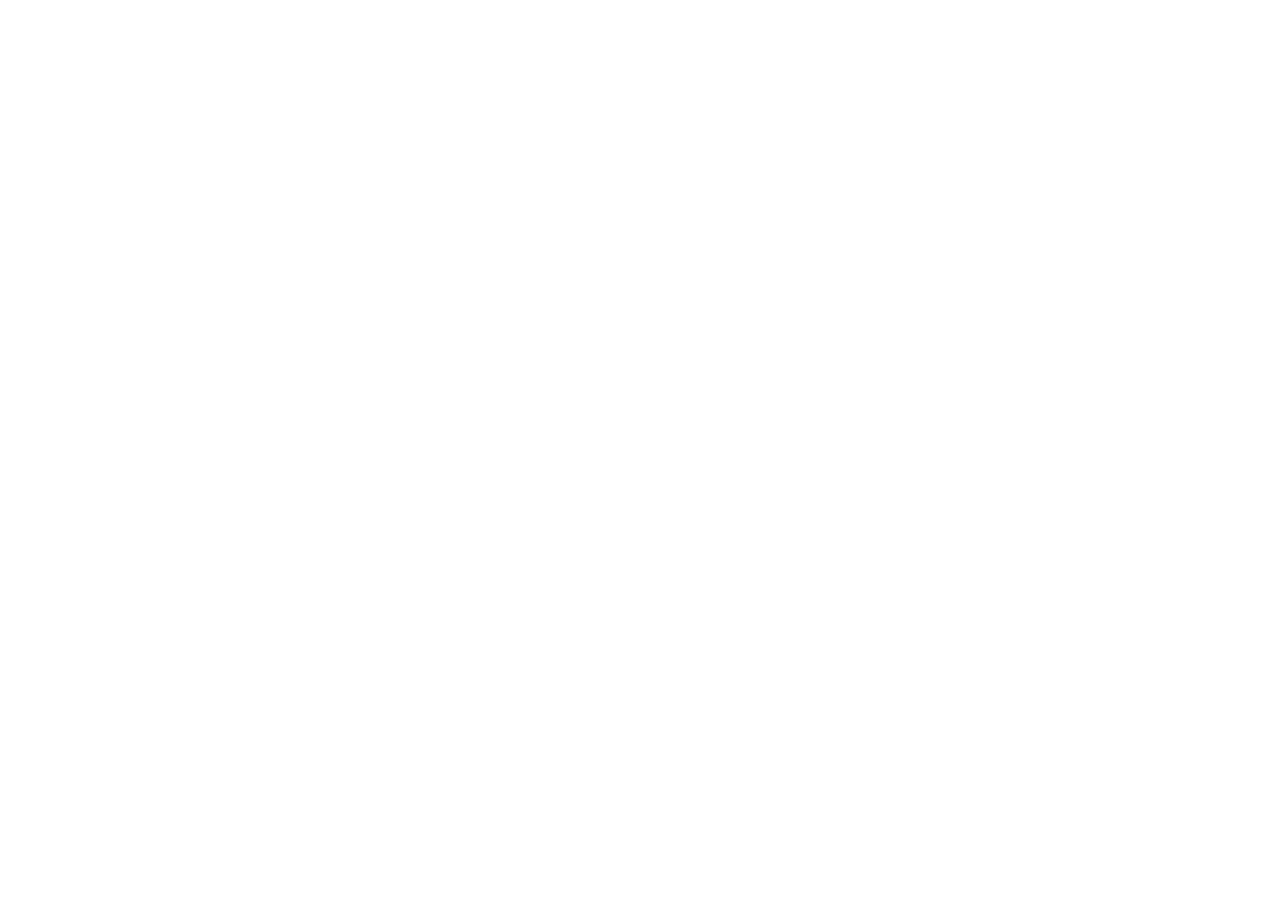
==== index.html @ 3a91b938 "Configuración de microdatos" ====
<!DOCTYPE html>
<html>
    <head>
        <meta charset="UTF-8" />
        <title>Bienvenidx a mi web</title>
        <link rel="icon" href="" /> <!--falta-->
        <link rel="stylesheet" href="estilos.css" />

        <meta name="viewport" content="width=device-width, initial-scale=1.0" />
        <meta name="description" content="Soy persona, estudiante, autodidacta y curiosa, pero por sobretodo, soñadora. | Te invito a que me conozcas un poquito mejor." />
        <meta name="keywords" content="perfil, cv, amira garcia" />
        <meta name="author" content="Ami García" />
        <meta name="copyright" content="Amira_García_2022" />
        <meta name="robots" content="index follow" />

        <meta property="og:title" content="¡Bienvenidx a mi web!" />
        <meta property="og:description" content="Soy persona, estudiante, autodidacta y curiosa, pero por sobretodo, soñadora." />
        <meta property="og:type" content="website" />
        <meta property="og:image" content="" /> <!--falta-->
        <meta property="og:url" content="" /> <!--falta-->

        <meta property="twitter:title" content="¡Bienvenidx a mi web!" />
        <meta property="twitter:description" content="Te invito a que me conozcas un poquito mejor." />
        <meta property="twitter:type" content="website" />
        <meta property="twitter:image" content="" /> <!--falta-->
        <meta property="twitter:url" content="" /> <!--falta-->
    </head>

    <body>


    </body>
</html>
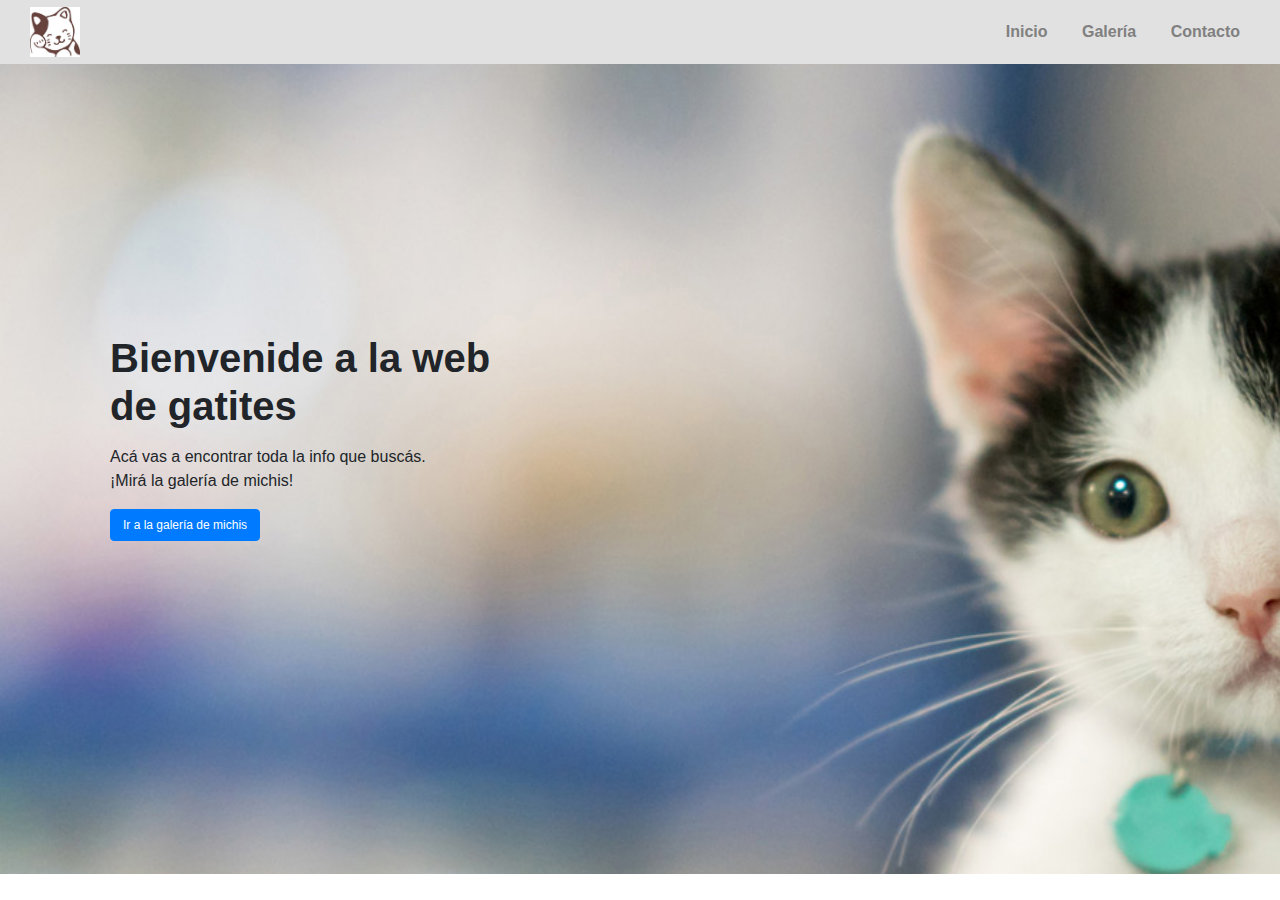
==== commit 176fdb09: "estilos del header y la portada" ====
--- a/index.html
+++ b/index.html
@@ -3,7 +3,8 @@
     <head>
         <meta charset="UTF-8" />
         <title>Bienvenidx a mi web</title>
-        <link rel="icon" href="" /> <!--falta-->
+        <link rel="icon" href="img/logo.jpg" /> <!--falta-->
+        <link rel="stylesheet" href="https://stackpath.bootstrapcdn.com/bootstrap/4.3.1/css/bootstrap.min.css" integrity="sha384-ggOyR0iXCbMQv3Xipma34MD+dH/1fQ784/j6cY/iJTQUOhcWr7x9JvoRxT2MZw1T" crossorigin="anonymous">
         <link rel="stylesheet" href="estilos.css" />
 
         <meta name="viewport" content="width=device-width, initial-scale=1.0" />
@@ -27,7 +28,29 @@
     </head>
 
     <body>
+        <header>
+            <nav>
+                <a href="#"><img src="img/logo.jpg" alt="logo gatito" /></a>
+                <ul>
+                    <li><a href="#">Inicio</a></li>
+                    <li><a href="#">Galería</a></li>
+                    <li><a href="#">Contacto</a></li>
+                </ul>
+            </nav>  
+        </header>
 
+        <section class="portada">
+            <div class="container-fluid">
+                <div class="row">
+                    <div class="col-md-8">
+                        <h1>Bienvenide a la web<br>de gatites</h1>
+                        <p>Acá vas a encontrar toda la info que buscás.<br>¡Mirá la galería de michis!</p>
+                        <button type="button" class="btn btn-primary">Ir a la galería de michis</button>
+                    </div>
+                </div>
+            </div>
+
+        </section>
 
     </body>
 </html>--- a/estilos.css
+++ b/estilos.css
@@ -0,0 +1,50 @@
+header{
+    height: 64px;
+    padding: 5px;
+    background-color: #e1e1e1;
+}
+
+header ul li a{
+    text-decoration: none;
+    color: grey;
+}
+
+header ul li{
+    display: inline-block;
+    padding: 15px;
+    font-weight: bold;
+}
+
+header ul{
+    float: right;
+    margin-right: 20px;
+}
+
+nav img{
+    width: 50px;
+    margin: 2px;
+    margin-left: 25px;
+}
+
+.portada{
+    width: 100%;
+    height: 90vh;
+    background: url(img/portada.jpg) fixed;
+    background-size: cover;
+}
+
+.col-md-8 h1{
+    margin-left: 80px;
+    margin-top: 30vh;
+    font-weight: bold;
+}
+
+.col-md-8 p{
+    margin-left: 80px;
+    margin-top: 15px;
+}
+
+.col-md-8 button{
+    margin-left: 80px;
+    font-size: 12px;
+}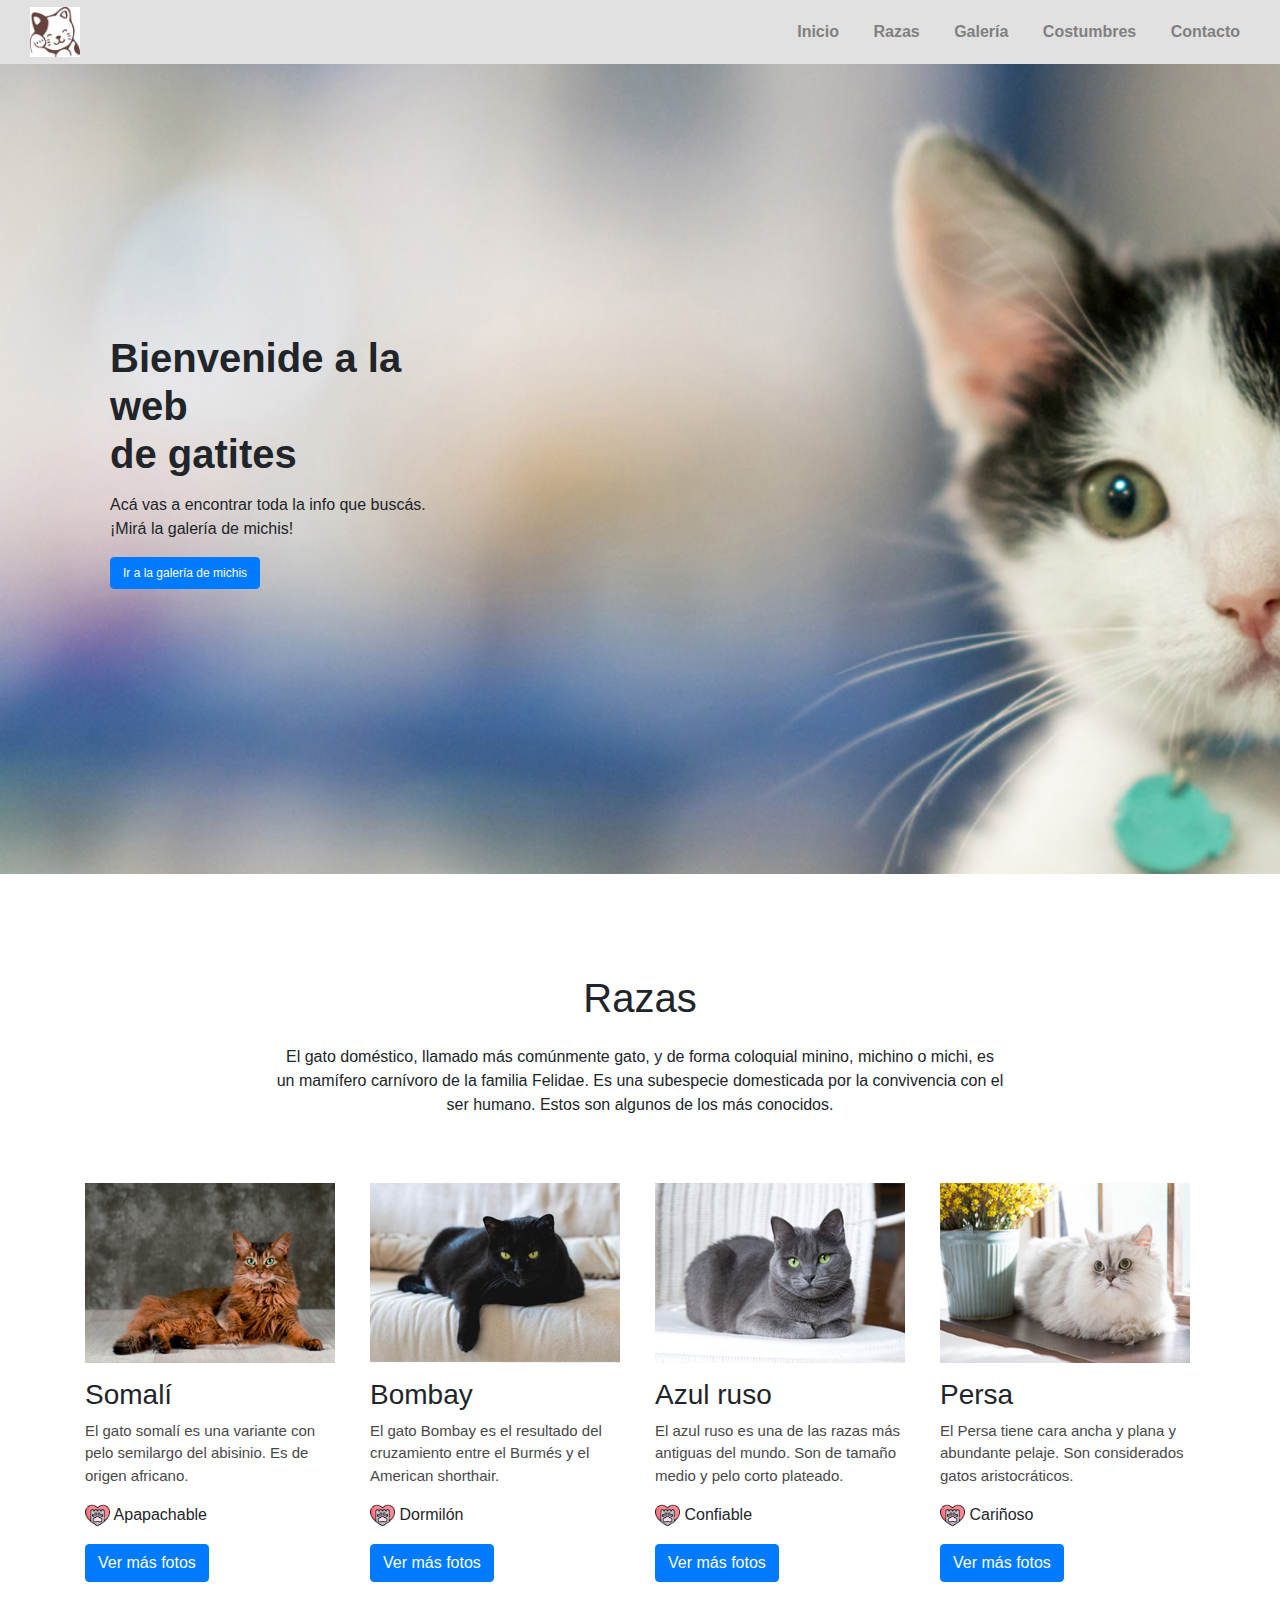
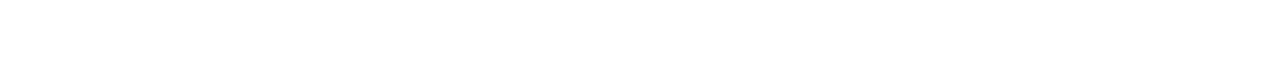
==== commit 476a96c7: "Carpeta img con ícono y fotos de gatitos. Maquetado de 'Razas'" ====
--- a/index.html
+++ b/index.html
@@ -5,6 +5,7 @@
         <title>Bienvenidx a mi web</title>
         <link rel="icon" href="img/logo.jpg" /> <!--falta-->
         <link rel="stylesheet" href="https://stackpath.bootstrapcdn.com/bootstrap/4.3.1/css/bootstrap.min.css" integrity="sha384-ggOyR0iXCbMQv3Xipma34MD+dH/1fQ784/j6cY/iJTQUOhcWr7x9JvoRxT2MZw1T" crossorigin="anonymous">
+        <link rel="stylesheet" href="https://use.fontawesome.com/releases/v5.15.4/css/all.css" integrity="sha384-DyZ88mC6Up2uqS4h/KRgHuoeGwBcD4Ng9SiP4dIRy0EXTlnuz47vAwmeGwVChigm" crossorigin="anonymous">
         <link rel="stylesheet" href="estilos.css" />
 
         <meta name="viewport" content="width=device-width, initial-scale=1.0" />
@@ -33,7 +34,9 @@
                 <a href="#"><img src="img/logo.jpg" alt="logo gatito" /></a>
                 <ul>
                     <li><a href="#">Inicio</a></li>
+                    <li><a href="#">Razas</a></li>
                     <li><a href="#">Galería</a></li>
+                    <li><a href="#">Costumbres</a></li>
                     <li><a href="#">Contacto</a></li>
                 </ul>
             </nav>  
@@ -49,7 +52,70 @@
                     </div>
                 </div>
             </div>
+        </section>
 
+        <section class="informacion espaciado">
+            <div class="container">
+                <div class="row">
+                    <div class="col-md-12 centrado">
+                        <h1>Razas</h1>
+                    </div>
+                </div>
+
+                <div class="row">
+                    <div class="col-md-2"></div>
+                    <div class="col-md-8 centrado">
+                        <p>El gato doméstico, llamado más comúnmente gato, y de forma coloquial minino, michino o michi, es un mamífero carnívoro de la familia Felidae. Es una subespecie domesticada por la convivencia con el ser humano. Estos son algunos de los más conocidos.</p>
+                    </div>
+                </div>
+
+                <div class="row espaciado-mediano">
+                    <div class="col-md-3">
+                        <div class="card-fluid">
+                            <div class="pic">
+                                <img src="img/gato1.png" alt="Gato somalí">
+                            </div>
+                            <h3>Somalí</h3>
+                            <p class="description">El gato somalí es una variante con pelo semilargo del abisinio. Es de origen africano.</p>
+                            <p><img class="paw" src="img/paw.png" alt="ícono de patita" />  Apapachable</p>
+                            <a href="#" class="btn btn-primary">Ver más fotos</a>
+                        </div>
+                    </div>
+                    <div class="col-md-3">
+                        <div class="card-fluid">
+                            <div class="pic">
+                                <img src="img/gato2.png" alt="Gato Bombay">
+                            </div>
+                            <h3>Bombay</h3>
+                            <p class="description">El gato Bombay es el resultado del cruzamiento entre el Burmés y el American shorthair.</p>
+                            <p><img class="paw" src="img/paw.png" alt="ícono de patita" />  Dormilón</p>
+                            <a href="#" class="btn btn-primary">Ver más fotos</a>
+                        </div>
+                    </div>
+                    <div class="col-md-3">
+                        <div class="card-fluid">
+                            <div class="pic">
+                                <img src="img/gato3.png" alt="Gato Azul Ruso">
+                            </div>
+                            <h3>Azul ruso</h3>
+                            <p class="description">El azul ruso es una de las razas más antiguas del mundo. Son de tamaño medio y pelo corto plateado.</p>
+                            <p><img class="paw" src="img/paw.png" alt="ícono de patita" />  Confiable</p>
+                            <a href="#" class="btn btn-primary">Ver más fotos</a>
+                        </div>
+                    </div>
+                    <div class="col-md-3">
+                        <div class="card-fluid">
+                            <div class="pic">
+                                <img src="img/gato4.png" alt="Gato Persa">
+                            </div>
+                            <h3>Persa</h3>
+                            <p class="description">El Persa tiene cara ancha y plana y abundante pelaje. Son considerados gatos aristocráticos.</p>
+                            <p><img class="paw" src="img/paw.png" alt="ícono de patita" /> Cariñoso</p>
+                            <a href="#" class="btn btn-primary">Ver más fotos</a>
+                        </div>
+                    </div>
+                </div>
+            </div>
         </section>
 
     </body>
--- a/estilos.css
+++ b/estilos.css
@@ -39,7 +39,7 @@
     font-weight: bold;
 }
 
-.col-md-8 p{
+.portada .col-md-8 p{
     margin-left: 80px;
     margin-top: 15px;
 }
@@ -47,4 +47,38 @@
 .col-md-8 button{
     margin-left: 80px;
     font-size: 12px;
-}+}
+
+.centrado{
+    text-align: center;
+}
+
+.espaciado{
+    padding-top: 100px;
+    padding-bottom: 100px;
+}
+
+.informacion .col-md-8 p{
+    margin-top: 15px;
+}
+
+/*.card-fluid a{
+    float:right
+}*/
+
+.card-fluid .paw{
+    width: 25px;
+}
+
+.card-fluid .description{
+    font-size: 15px;
+    color: #484848;
+}
+
+.card-fluid h3{
+    margin-top: 15px;
+}
+
+.espaciado-mediano{
+    padding-top: 50px;
+}
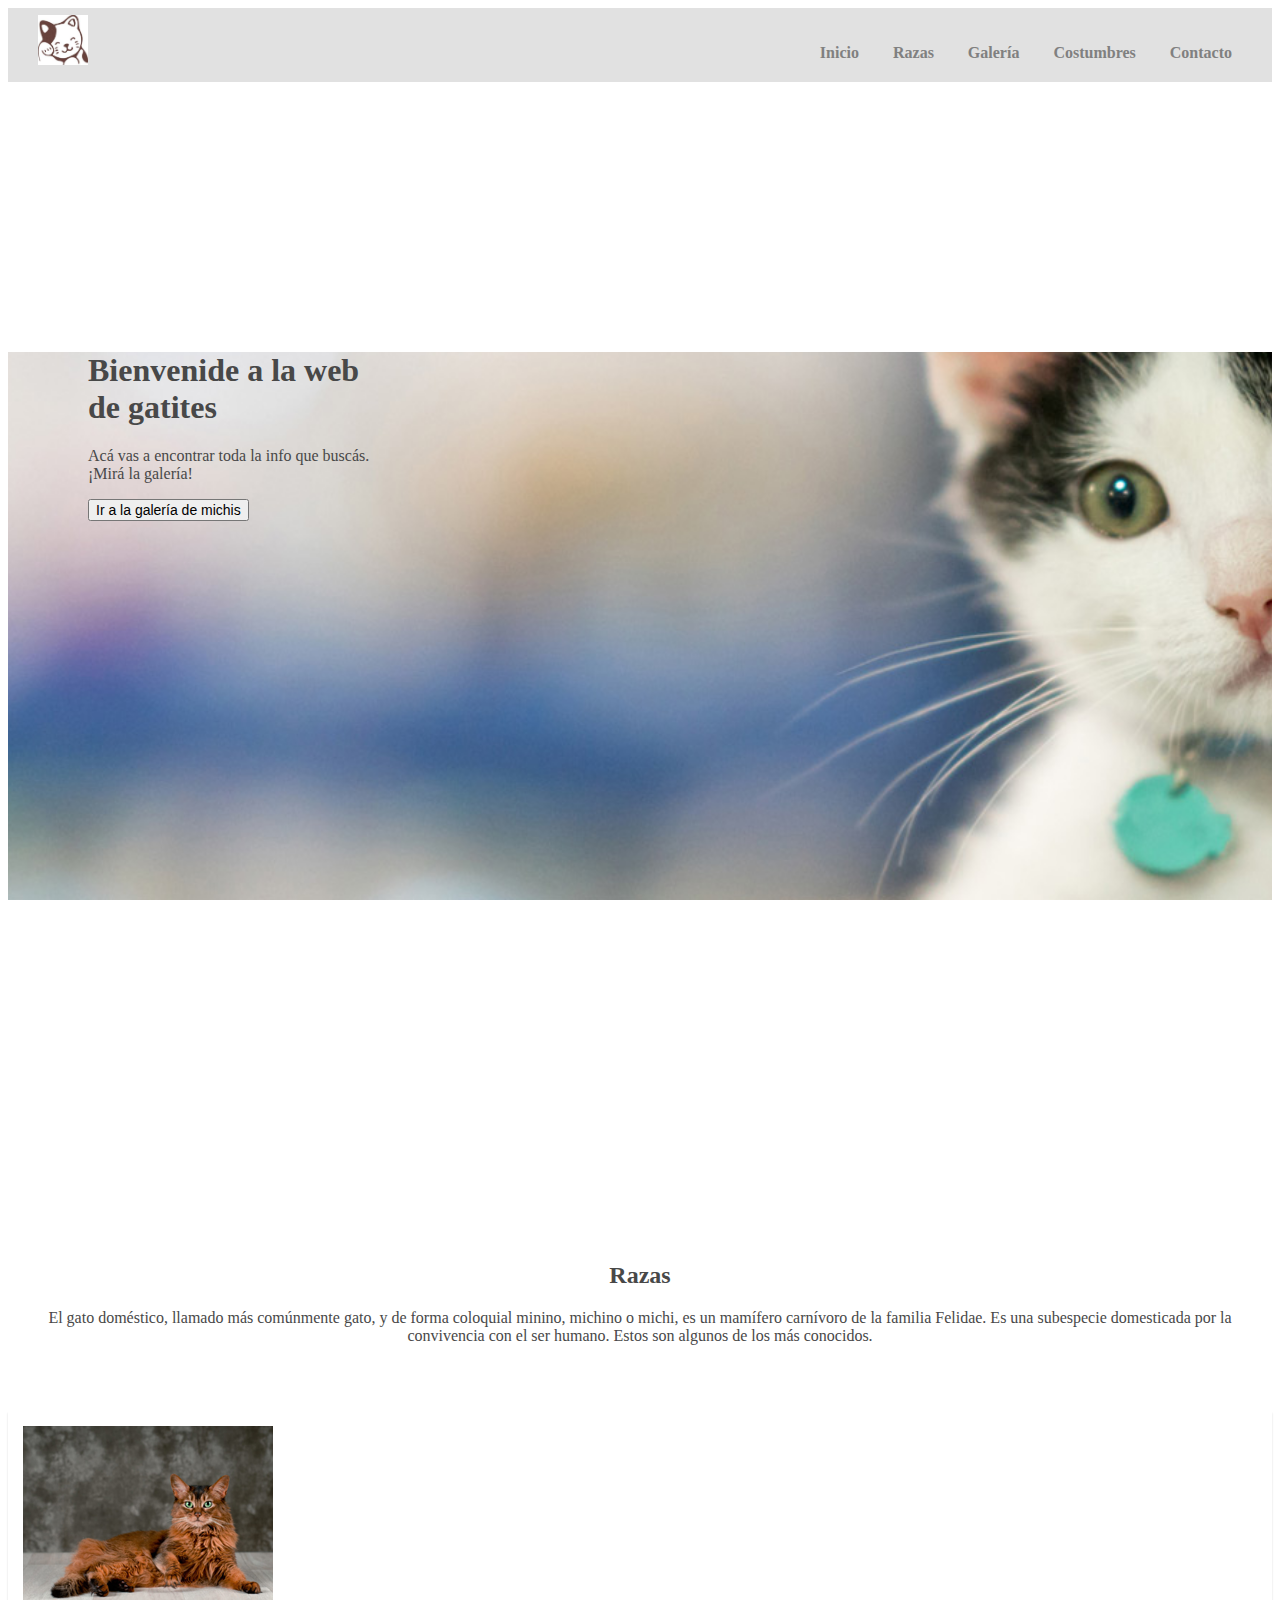
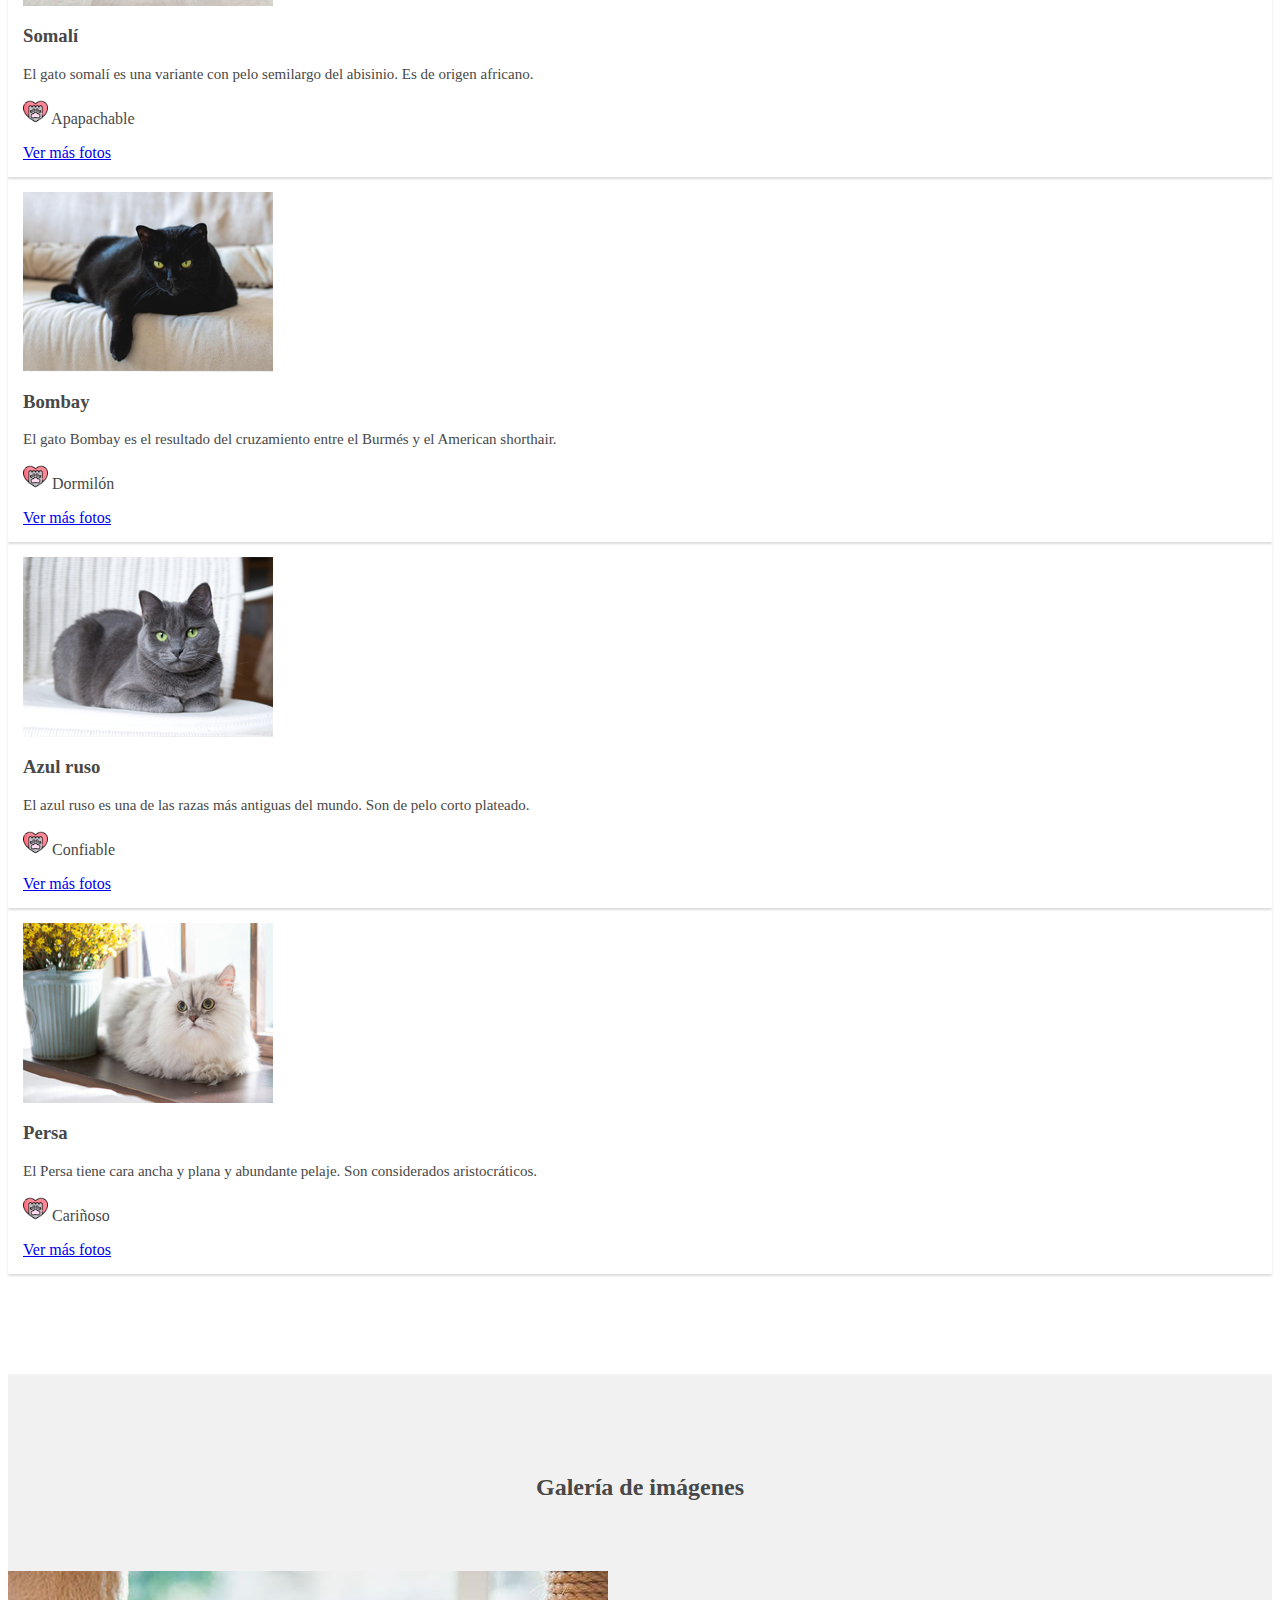
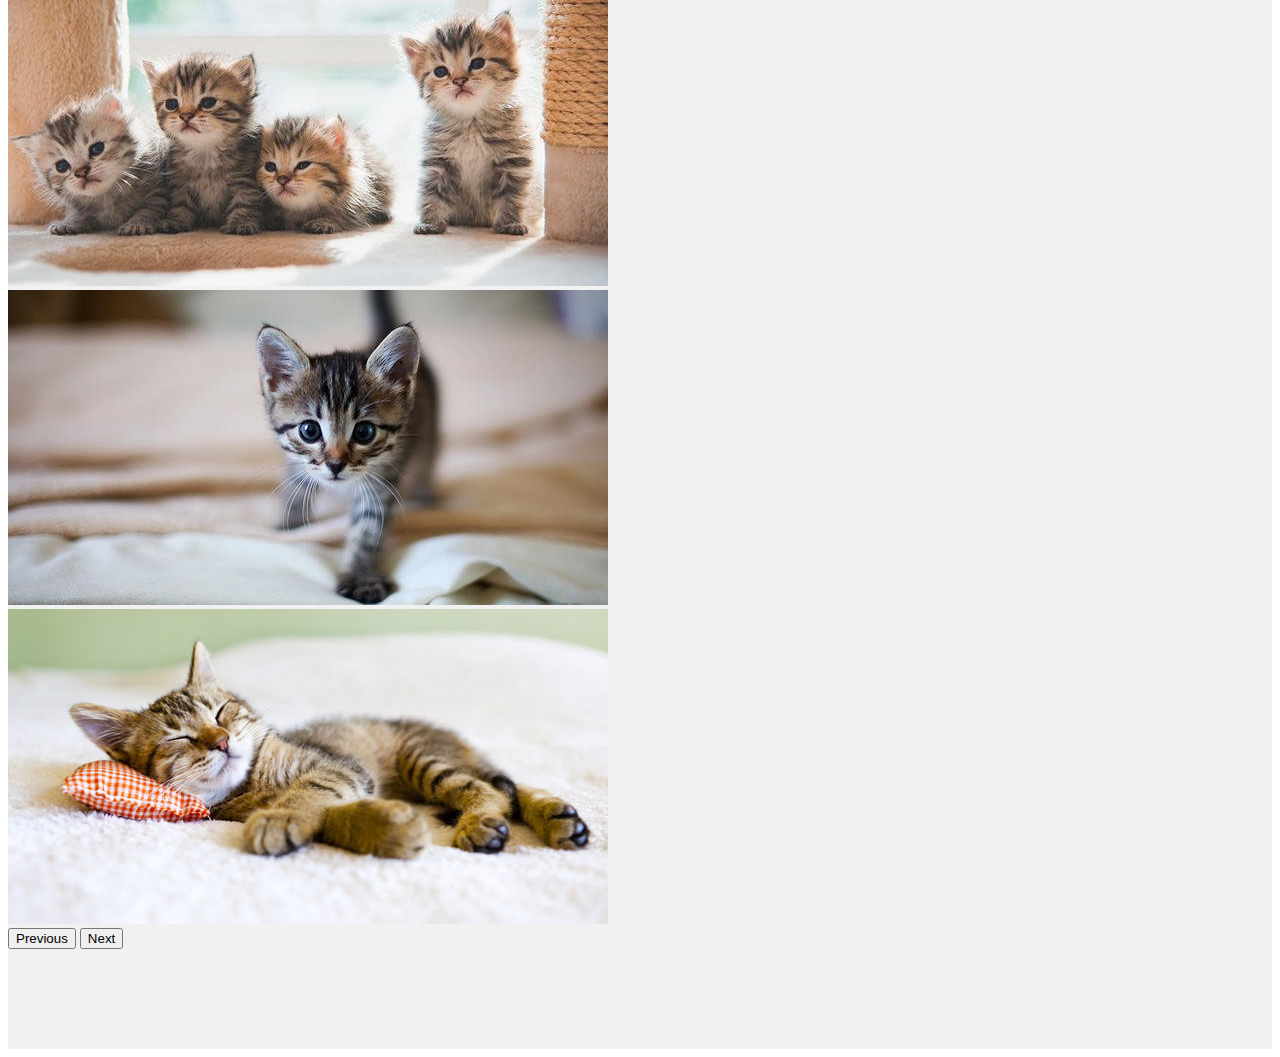
==== commit 822d13dc: "corrección de 'Razas', img: nuevas imágenes y maquetado de Galería de imágenes" ====
--- a/index.html
+++ b/index.html
@@ -4,7 +4,8 @@
         <meta charset="UTF-8" />
         <title>Bienvenidx a mi web</title>
         <link rel="icon" href="img/logo.jpg" /> <!--falta-->
-        <link rel="stylesheet" href="https://stackpath.bootstrapcdn.com/bootstrap/4.3.1/css/bootstrap.min.css" integrity="sha384-ggOyR0iXCbMQv3Xipma34MD+dH/1fQ784/j6cY/iJTQUOhcWr7x9JvoRxT2MZw1T" crossorigin="anonymous">
+        <!--link rel="stylesheet" href="https://stackpath.bootstrapcdn.com/bootstrap/4.3.1/css/bootstrap.min.css" integrity="sha384-ggOyR0iXCbMQv3Xipma34MD+dH/1fQ784/j6cY/iJTQUOhcWr7x9JvoRxT2MZw1T" crossorigin="anonymous"-->
+        <link href="https://cdn.jsdelivr.net/npm/bootstrap@5.1.3/dist/css/bootstrap.min.css" rel="stylesheet" integrity="sha384-1BmE4kWBq78iYhFldvKuhfTAU6auU8tT94WrHftjDbrCEXSU1oBoqyl2QvZ6jIW3" crossorigin="anonymous">
         <link rel="stylesheet" href="https://use.fontawesome.com/releases/v5.15.4/css/all.css" integrity="sha384-DyZ88mC6Up2uqS4h/KRgHuoeGwBcD4Ng9SiP4dIRy0EXTlnuz47vAwmeGwVChigm" crossorigin="anonymous">
         <link rel="stylesheet" href="estilos.css" />
 
@@ -47,7 +48,7 @@
                 <div class="row">
                     <div class="col-md-8">
                         <h1>Bienvenide a la web<br>de gatites</h1>
-                        <p>Acá vas a encontrar toda la info que buscás.<br>¡Mirá la galería de michis!</p>
+                        <p>Acá vas a encontrar toda la info que buscás.<br>¡Mirá la galería!</p>
                         <button type="button" class="btn btn-primary">Ir a la galería de michis</button>
                     </div>
                 </div>
@@ -58,7 +59,7 @@
             <div class="container">
                 <div class="row">
                     <div class="col-md-12 centrado">
-                        <h1>Razas</h1>
+                        <h2>Razas</h2>
                     </div>
                 </div>
 
@@ -71,9 +72,9 @@
 
                 <div class="row espaciado-mediano">
                     <div class="col-md-3">
-                        <div class="card-fluid">
+                        <div class="card">
                             <div class="pic">
-                                <img src="img/gato1.png" alt="Gato somalí">
+                                <img src="img/gato1.png" class="img-fluid" alt="Gato somalí">
                             </div>
                             <h3>Somalí</h3>
                             <p class="description">El gato somalí es una variante con pelo semilargo del abisinio. Es de origen africano.</p>
@@ -82,9 +83,9 @@
                         </div>
                     </div>
                     <div class="col-md-3">
-                        <div class="card-fluid">
+                        <div class="card">
                             <div class="pic">
-                                <img src="img/gato2.png" alt="Gato Bombay">
+                                <img src="img/gato2.png" class="img-fluid" alt="Gato Bombay">
                             </div>
                             <h3>Bombay</h3>
                             <p class="description">El gato Bombay es el resultado del cruzamiento entre el Burmés y el American shorthair.</p>
@@ -93,23 +94,23 @@
                         </div>
                     </div>
                     <div class="col-md-3">
-                        <div class="card-fluid">
+                        <div class="card">
                             <div class="pic">
-                                <img src="img/gato3.png" alt="Gato Azul Ruso">
+                                <img src="img/gato3.png" class="img-fluid" alt="Gato Azul Ruso">
                             </div>
                             <h3>Azul ruso</h3>
-                            <p class="description">El azul ruso es una de las razas más antiguas del mundo. Son de tamaño medio y pelo corto plateado.</p>
+                            <p class="description">El azul ruso es una de las razas más antiguas del mundo. Son de pelo corto plateado.</p>
                             <p><img class="paw" src="img/paw.png" alt="ícono de patita" />  Confiable</p>
                             <a href="#" class="btn btn-primary">Ver más fotos</a>
                         </div>
                     </div>
                     <div class="col-md-3">
-                        <div class="card-fluid">
+                        <div class="card">
                             <div class="pic">
-                                <img src="img/gato4.png" alt="Gato Persa">
+                                <img src="img/gato4.png" class="img-fluid" alt="Gato Persa">
                             </div>
                             <h3>Persa</h3>
-                            <p class="description">El Persa tiene cara ancha y plana y abundante pelaje. Son considerados gatos aristocráticos.</p>
+                            <p class="description">El Persa tiene cara ancha y plana y abundante pelaje. Son considerados aristocráticos.</p>
                             <p><img class="paw" src="img/paw.png" alt="ícono de patita" /> Cariñoso</p>
                             <a href="#" class="btn btn-primary">Ver más fotos</a>
                         </div>
@@ -118,5 +119,36 @@
             </div>
         </section>
 
+        <section class="espaciado gallery-section">
+            <h2 class="centrado">Galería de imágenes</h2>
+
+            <div class="container espaciado-mediano">
+                    <div id="carouselExampleControls" class="carousel slide" data-bs-ride="carousel">
+                        <div class="carousel-inner">
+                          <div class="carousel-item active">
+                            <img src="img/galeria1.jpg" class="d-block w-100" alt="Imagen gatito caminando">
+                          </div>
+                          <div class="carousel-item">
+                            <img src="img/galeria2.jpg" class="d-block w-100" alt="Imagen gatitos hermanos">
+                          </div>
+                          <div class="carousel-item">
+                            <img src="img/galeria3.jpg" class="d-block w-100" alt="Imagen gatito durmiendo">
+                          </div>
+                        </div>
+                        <button class="carousel-control-prev" type="button" data-bs-target="#carouselExampleControls" data-bs-slide="prev">
+                          <span class="carousel-control-prev-icon" aria-hidden="true"></span>
+                          <span class="visually-hidden">Previous</span>
+                        </button>
+                        <button class="carousel-control-next" type="button" data-bs-target="#carouselExampleControls" data-bs-slide="next">
+                          <span class="carousel-control-next-icon" aria-hidden="true"></span>
+                          <span class="visually-hidden">Next</span>
+                        </button>
+                    </div>
+            </div>
+        </section>
+
+        <script src="https://cdn.jsdelivr.net/npm/@popperjs/core@2.10.2/dist/umd/popper.min.js" integrity="sha384-7+zCNj/IqJ95wo16oMtfsKbZ9ccEh31eOz1HGyDuCQ6wgnyJNSYdrPa03rtR1zdB" crossorigin="anonymous"></script>
+        <script src="https://cdn.jsdelivr.net/npm/bootstrap@5.1.3/dist/js/bootstrap.min.js" integrity="sha384-QJHtvGhmr9XOIpI6YVutG+2QOK9T+ZnN4kzFN1RtK3zEFEIsxhlmWl5/YESvpZ13" crossorigin="anonymous"></script>
     </body>
+
 </html>--- a/estilos.css
+++ b/estilos.css
@@ -1,3 +1,7 @@
+body{
+    color: #484848;
+}
+
 header{
     height: 64px;
     padding: 5px;
@@ -46,7 +50,7 @@
 
 .col-md-8 button{
     margin-left: 80px;
-    font-size: 12px;
+    font-size: 14px;
 }
 
 .centrado{
@@ -54,7 +58,7 @@
 }
 
 .espaciado{
-    padding-top: 100px;
+    padding-top: 80px;
     padding-bottom: 100px;
 }
 
@@ -62,23 +66,27 @@
     margin-top: 15px;
 }
 
-/*.card-fluid a{
-    float:right
-}*/
-
-.card-fluid .paw{
+.card .paw{
     width: 25px;
 }
 
-.card-fluid .description{
+.card .description{
     font-size: 15px;
-    color: #484848;
 }
 
-.card-fluid h3{
+.card h3{
     margin-top: 15px;
 }
 
 .espaciado-mediano{
     padding-top: 50px;
 }
+
+.card{
+    box-shadow: 0 2px 2px 0 rgba(0, 0, 0, 0.14) !important;
+    padding: 15px;
+}
+
+.gallery-section{
+    background-color: #f1f1f1;
+}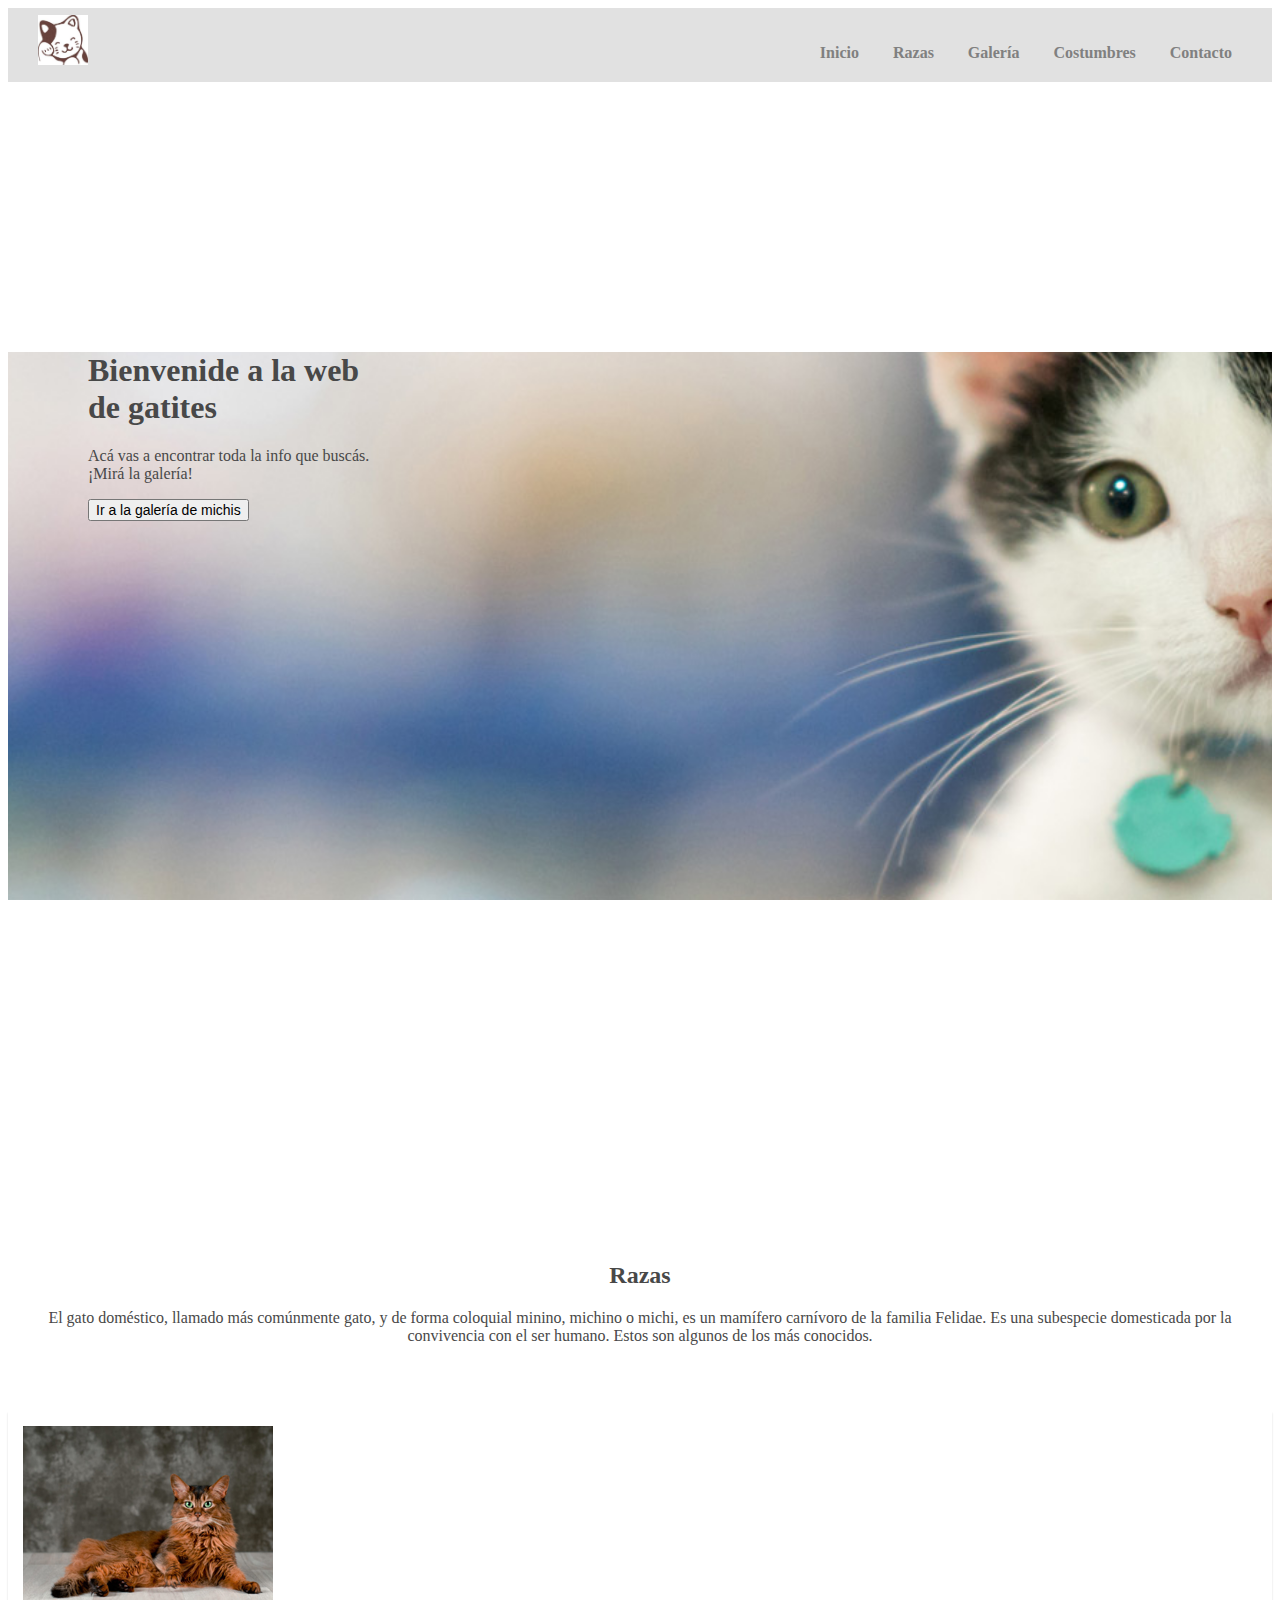
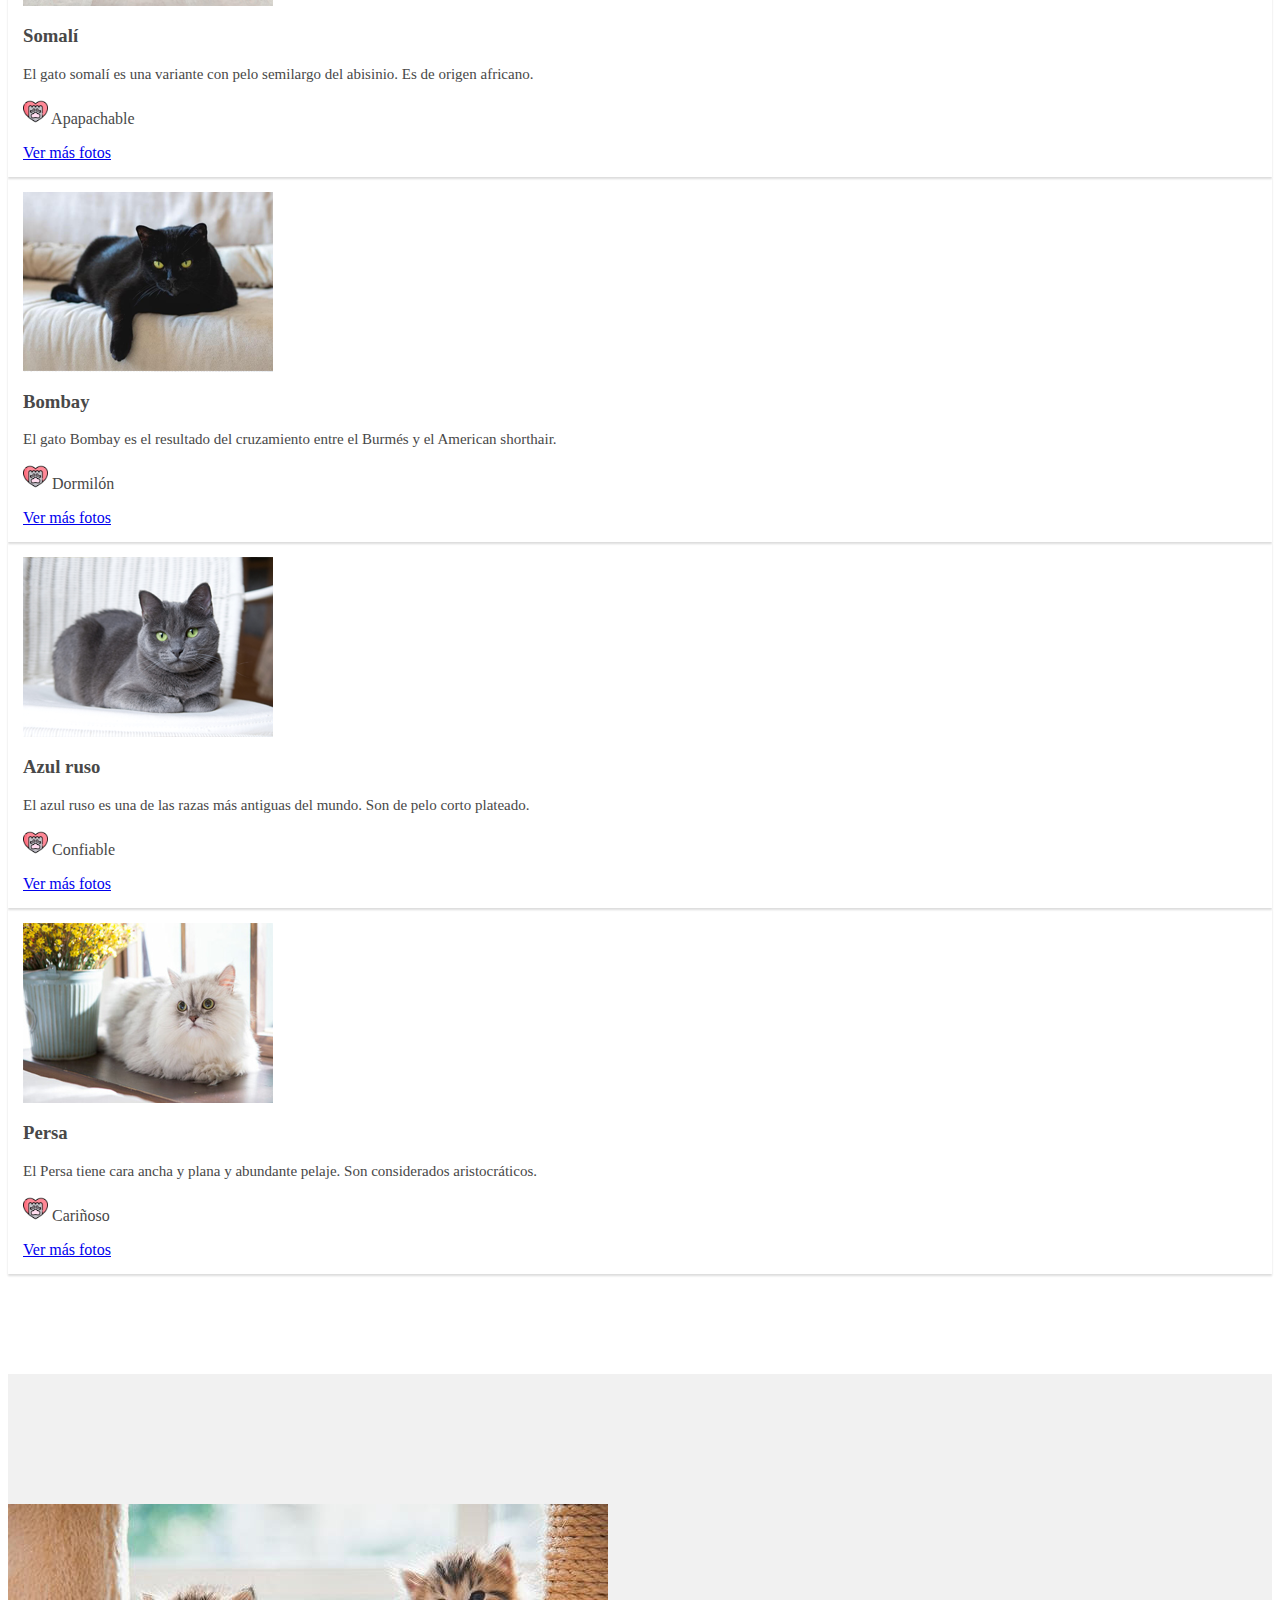
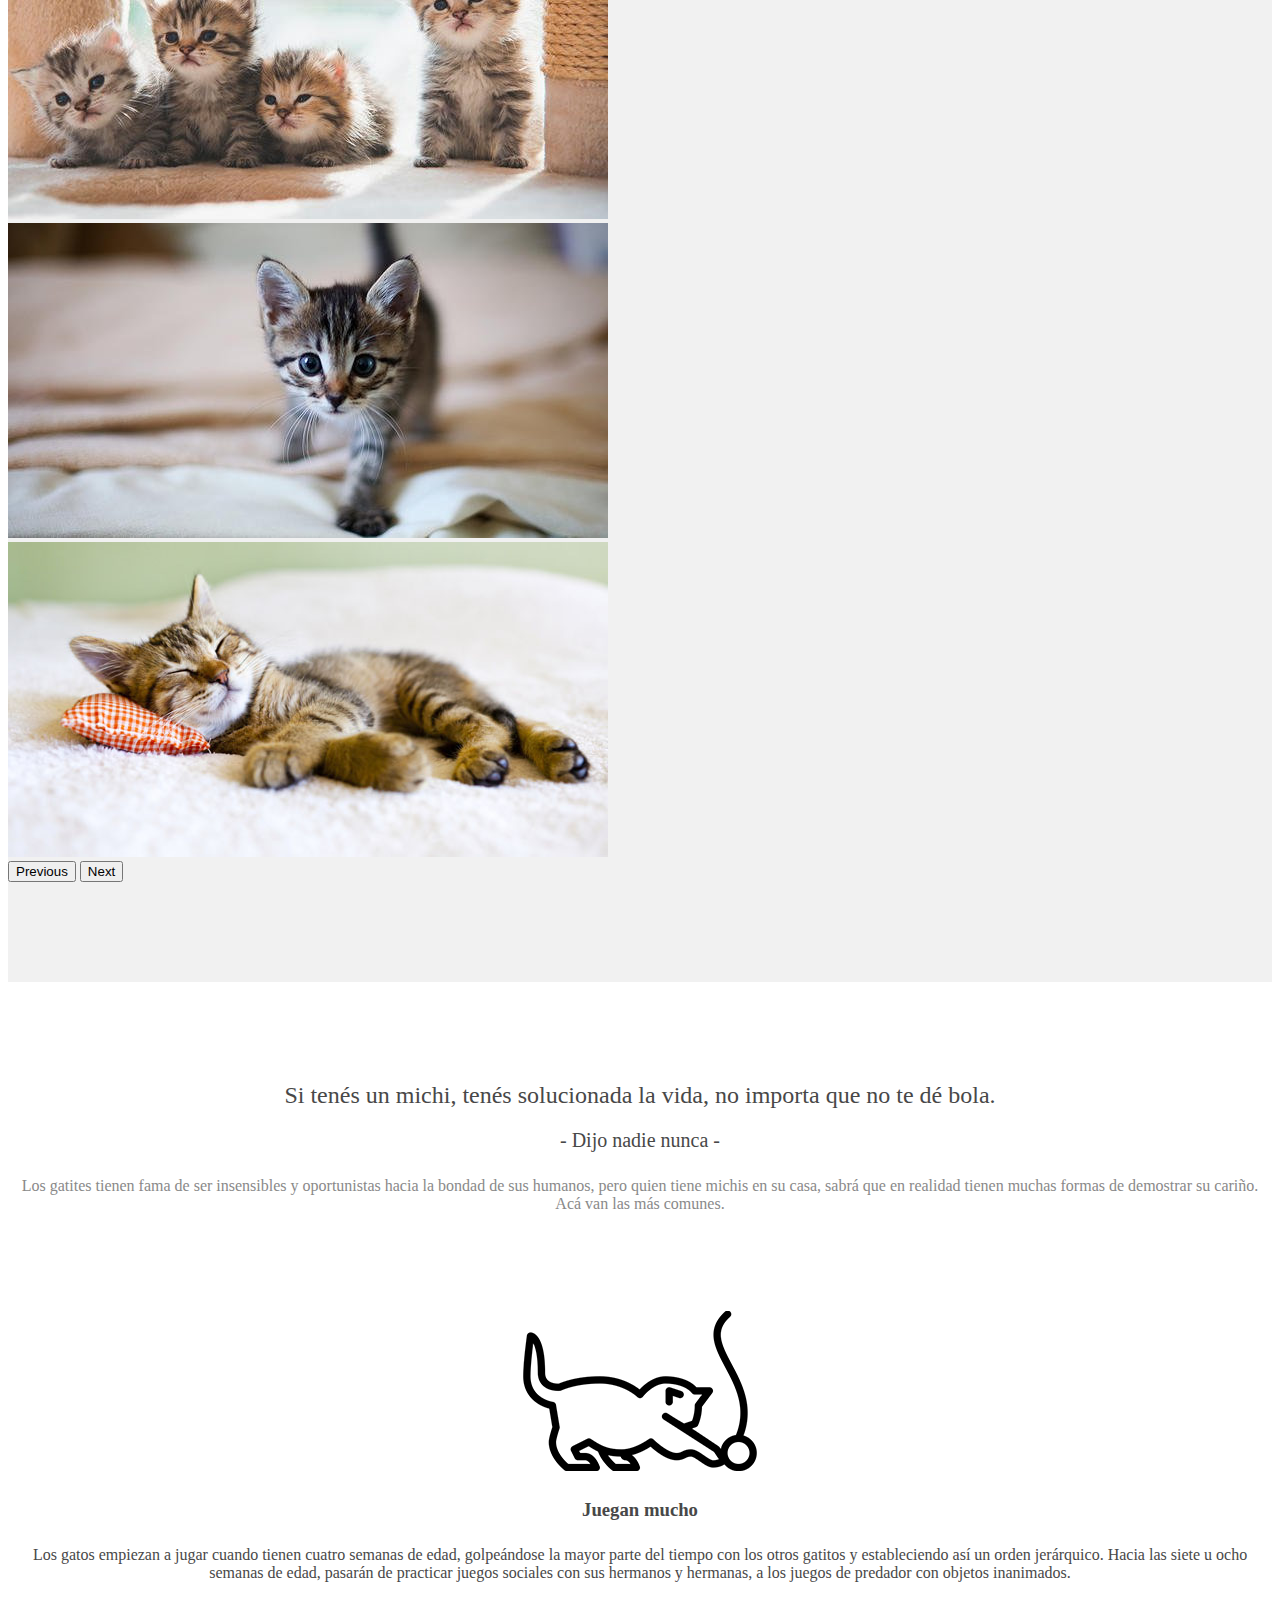
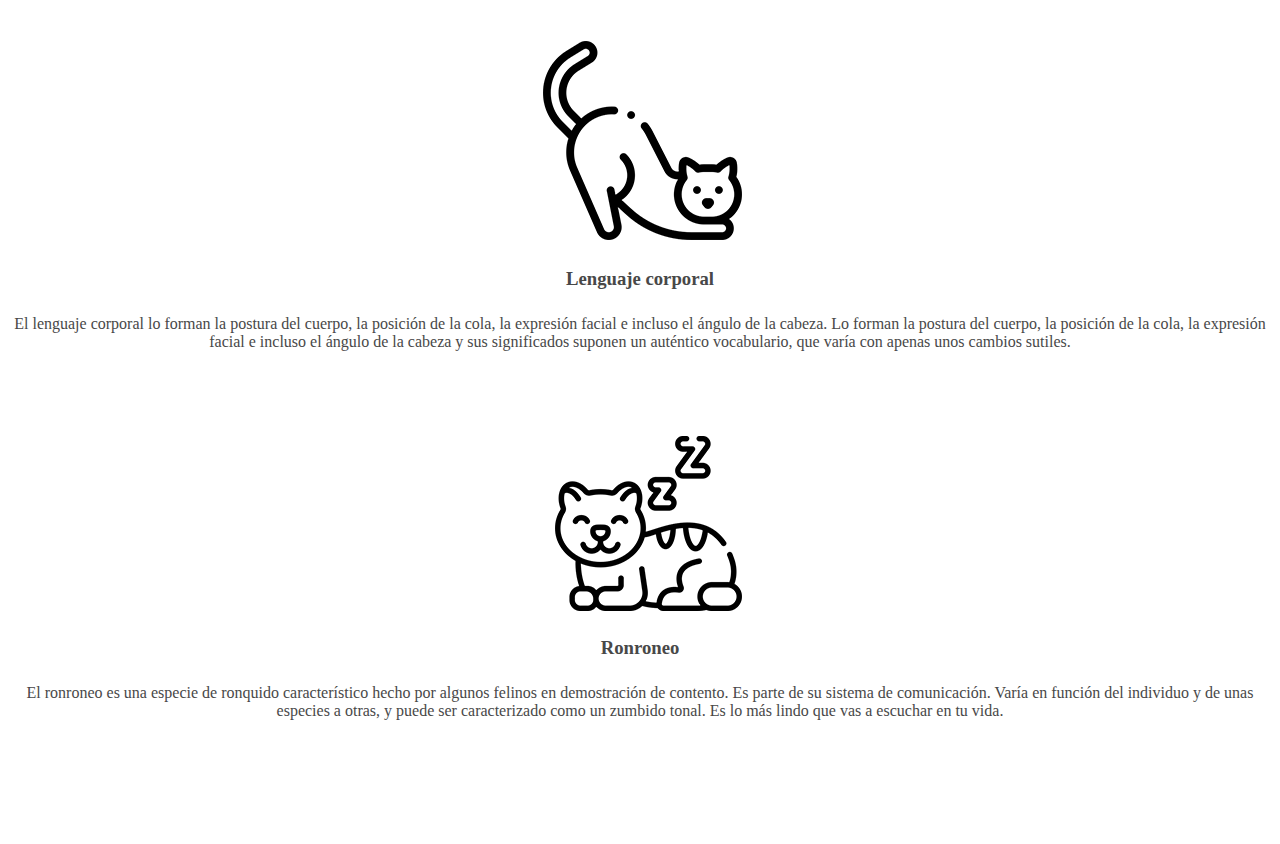
==== commit 88a2e9a2: "Adición a la carpeta img de nuevas imágenes y maquetado de 'Costumbres'" ====
--- a/index.html
+++ b/index.html
@@ -120,7 +120,7 @@
         </section>
 
         <section class="espaciado gallery-section">
-            <h2 class="centrado">Galería de imágenes</h2>
+            <!--h2 class="centrado">Galería de imágenes</h2-->
 
             <div class="container espaciado-mediano">
                     <div id="carouselExampleControls" class="carousel slide" data-bs-ride="carousel">
@@ -147,6 +147,40 @@
             </div>
         </section>
 
+        <section class="espaciado costumbres">
+            <div class="container">
+                <div class="row intro">
+                    <div class="col-md-3"></div>
+                    <div class="col-md-6">
+                        <h2><i class="fas fa-angle-double-left"></i> Si tenés un michi, tenés solucionada la vida, no importa que no te dé bola. <i class="fas fa-angle-double-right"></i></h2>
+                        <span>- Dijo nadie nunca -</span>
+                        <p>Los gatites tienen fama de ser insensibles y oportunistas hacia la bondad de sus humanos, pero quien tiene michis en su casa, sabrá que en realidad tienen muchas formas de demostrar su cariño. Acá van las más comunes.</p>
+                    </div>
+                    <div class="col-md-3"></div>
+                </div>
+
+                <div class="row">
+                    <div class="col-md-4">
+                        <img src="img/cat1.png" alt="gatito jugando con un ovillo de lana"/>
+                        <h3>Juegan mucho</h3>
+                        <p>Los gatos empiezan a jugar cuando tienen cuatro semanas de edad, golpeándose la mayor parte del tiempo con los otros gatitos y estableciendo así un orden jerárquico. Hacia las siete u ocho semanas de edad, pasarán de practicar juegos sociales con sus hermanos y hermanas, a los juegos de predador con objetos inanimados.</p>
+                    </div>
+                    <div class="col-md-4">
+                        <img src="img/cat2.png" alt="gatito estirándose"/>
+                        <h3>Lenguaje corporal</h3>
+                        <p>El lenguaje corporal lo forman la postura del cuerpo, la posición de la cola, la expresión facial e incluso el ángulo de la cabeza. Lo forman la postura del cuerpo, la posición de la cola, la expresión facial e incluso el ángulo de la cabeza y sus significados suponen un auténtico vocabulario, que varía con apenas unos cambios sutiles.</p>
+                    </div>
+                    <div class="col-md-4">
+                        <img src="img/cat3.png" alt="gatito con sueño"/>
+                        <h3>Ronroneo</h3>
+                        <p>El ronroneo es una especie de ronquido característico hecho por algunos felinos en demostración de contento.​ Es parte de su sistema de comunicación. Varía en función del individuo y de unas especies a otras, y puede ser caracterizado como un zumbido tonal. Es lo más lindo que vas a escuchar en tu vida.</p>
+                    </div>
+                </div>
+            </div>
+            
+            
+        </section>
+
         <script src="https://cdn.jsdelivr.net/npm/@popperjs/core@2.10.2/dist/umd/popper.min.js" integrity="sha384-7+zCNj/IqJ95wo16oMtfsKbZ9ccEh31eOz1HGyDuCQ6wgnyJNSYdrPa03rtR1zdB" crossorigin="anonymous"></script>
         <script src="https://cdn.jsdelivr.net/npm/bootstrap@5.1.3/dist/js/bootstrap.min.js" integrity="sha384-QJHtvGhmr9XOIpI6YVutG+2QOK9T+ZnN4kzFN1RtK3zEFEIsxhlmWl5/YESvpZ13" crossorigin="anonymous"></script>
     </body>
--- a/estilos.css
+++ b/estilos.css
@@ -89,4 +89,39 @@
 
 .gallery-section{
     background-color: #f1f1f1;
+}
+
+.costumbres h2{
+    text-align: center;
+    font-weight: 100;
+}
+
+.costumbres span{
+    display: block;
+    text-align: center;
+    margin-top: 10px;
+    font-size: 20px;
+}
+
+.costumbres i{
+    color: #0d6efd;
+}
+
+.costumbres p{
+    text-align: center;
+    margin-top: 25px;
+}
+
+.costumbres .intro p{
+    color: #898989;
+}
+
+.costumbres h3{
+    text-align: center;
+    margin-top: 20px;
+}
+
+.costumbres img{
+    display: block;
+    margin: auto;
 }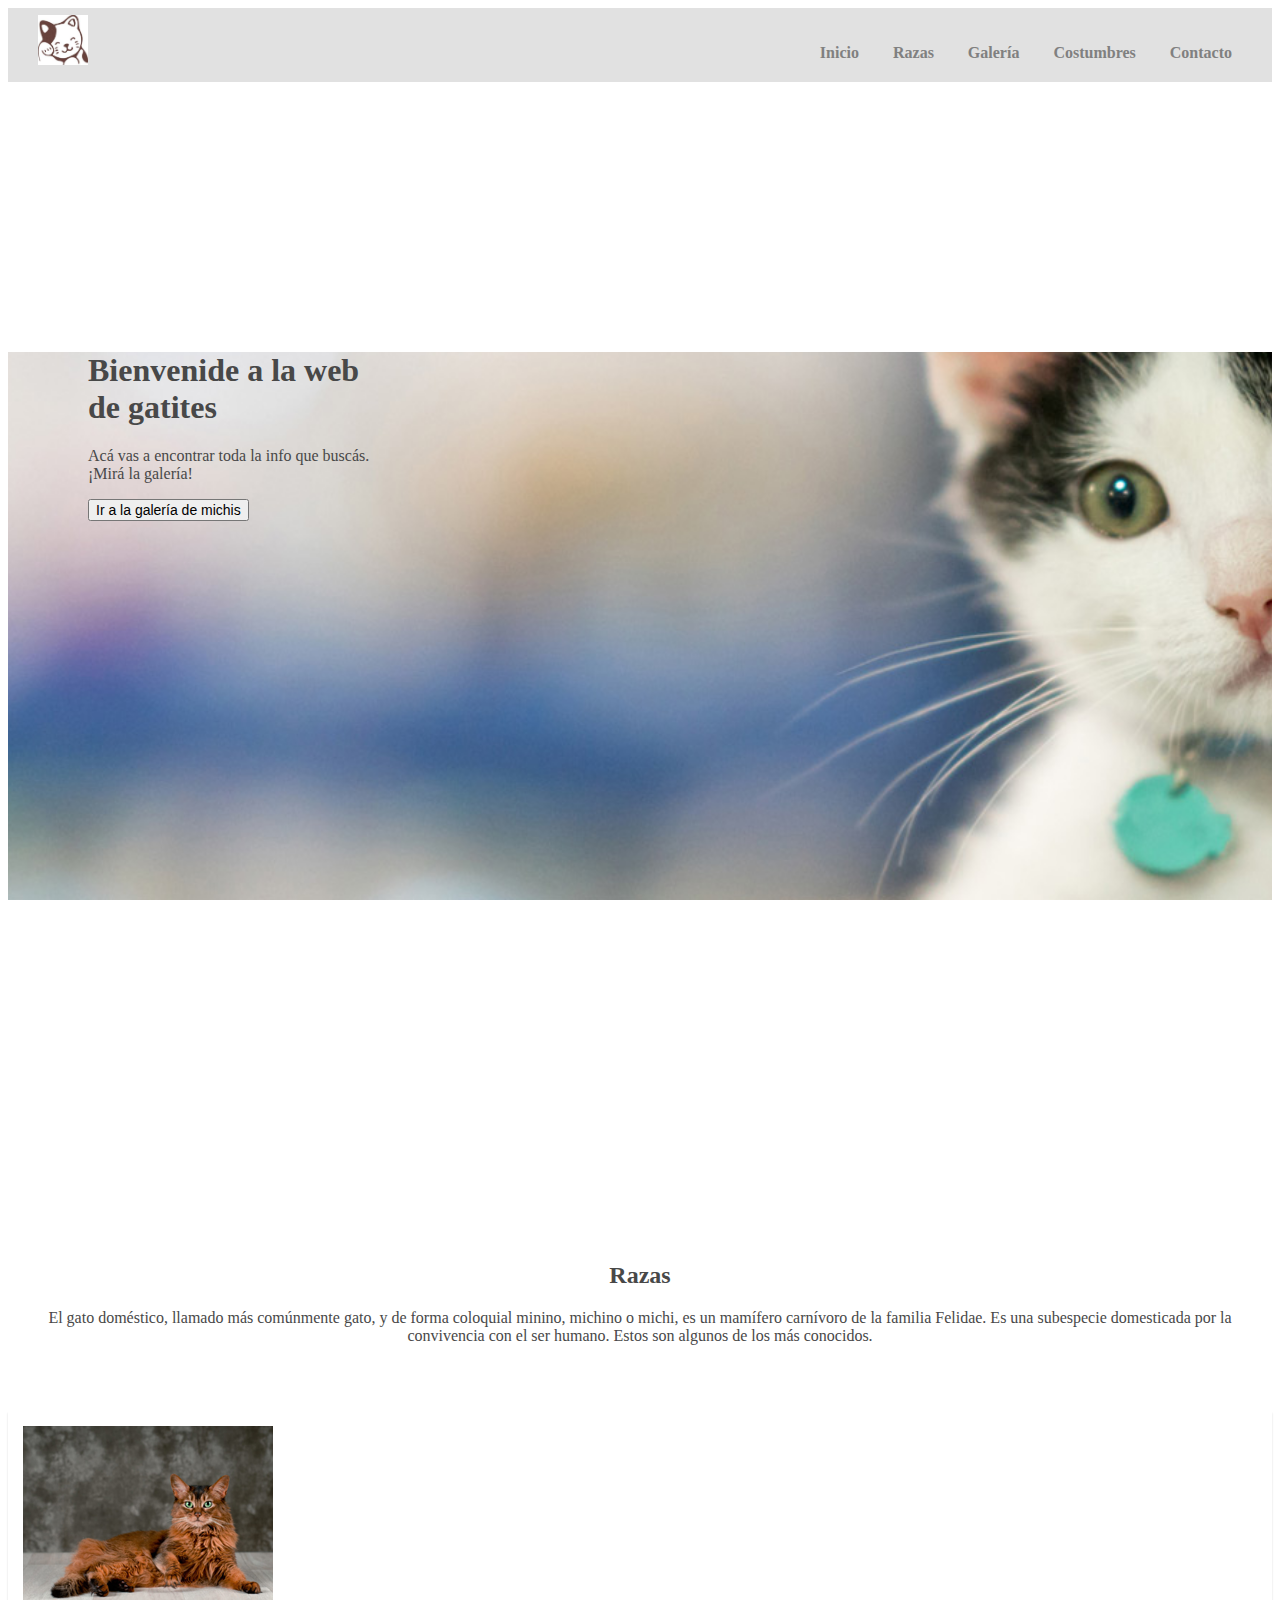
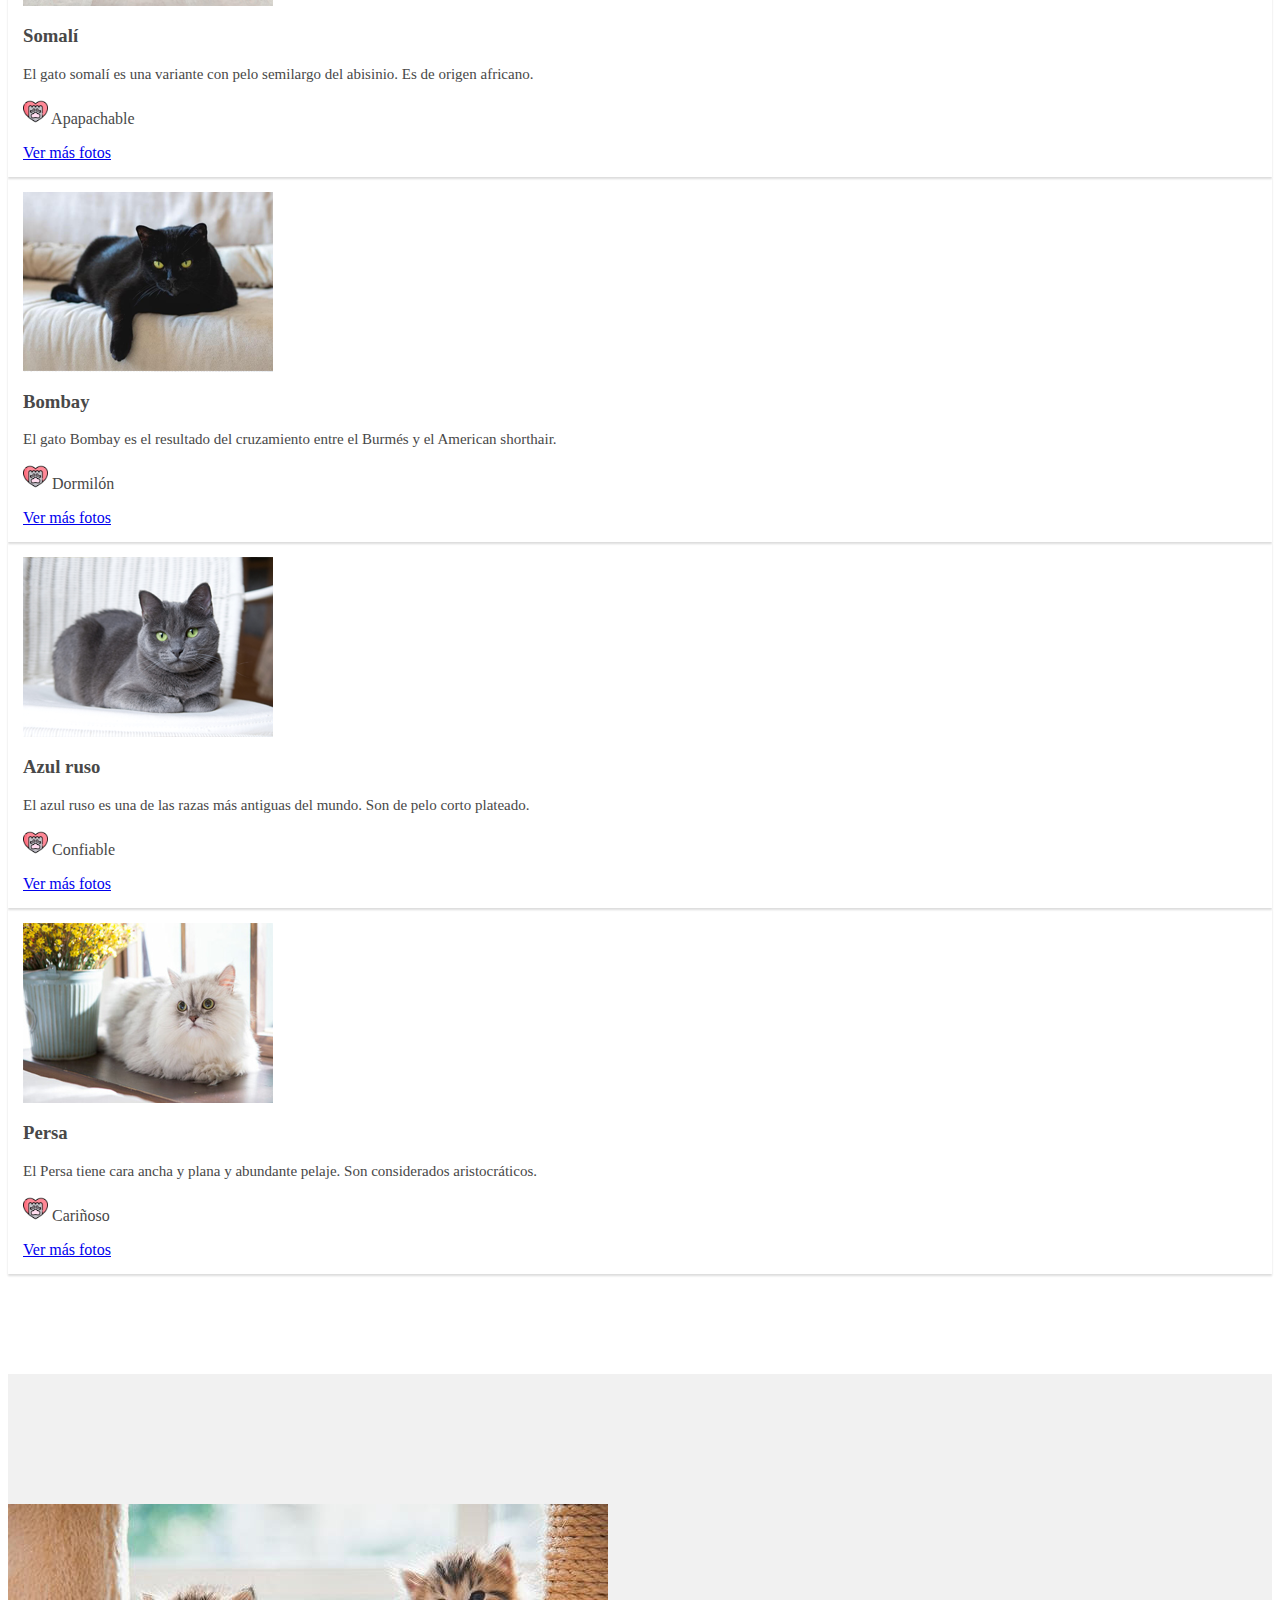
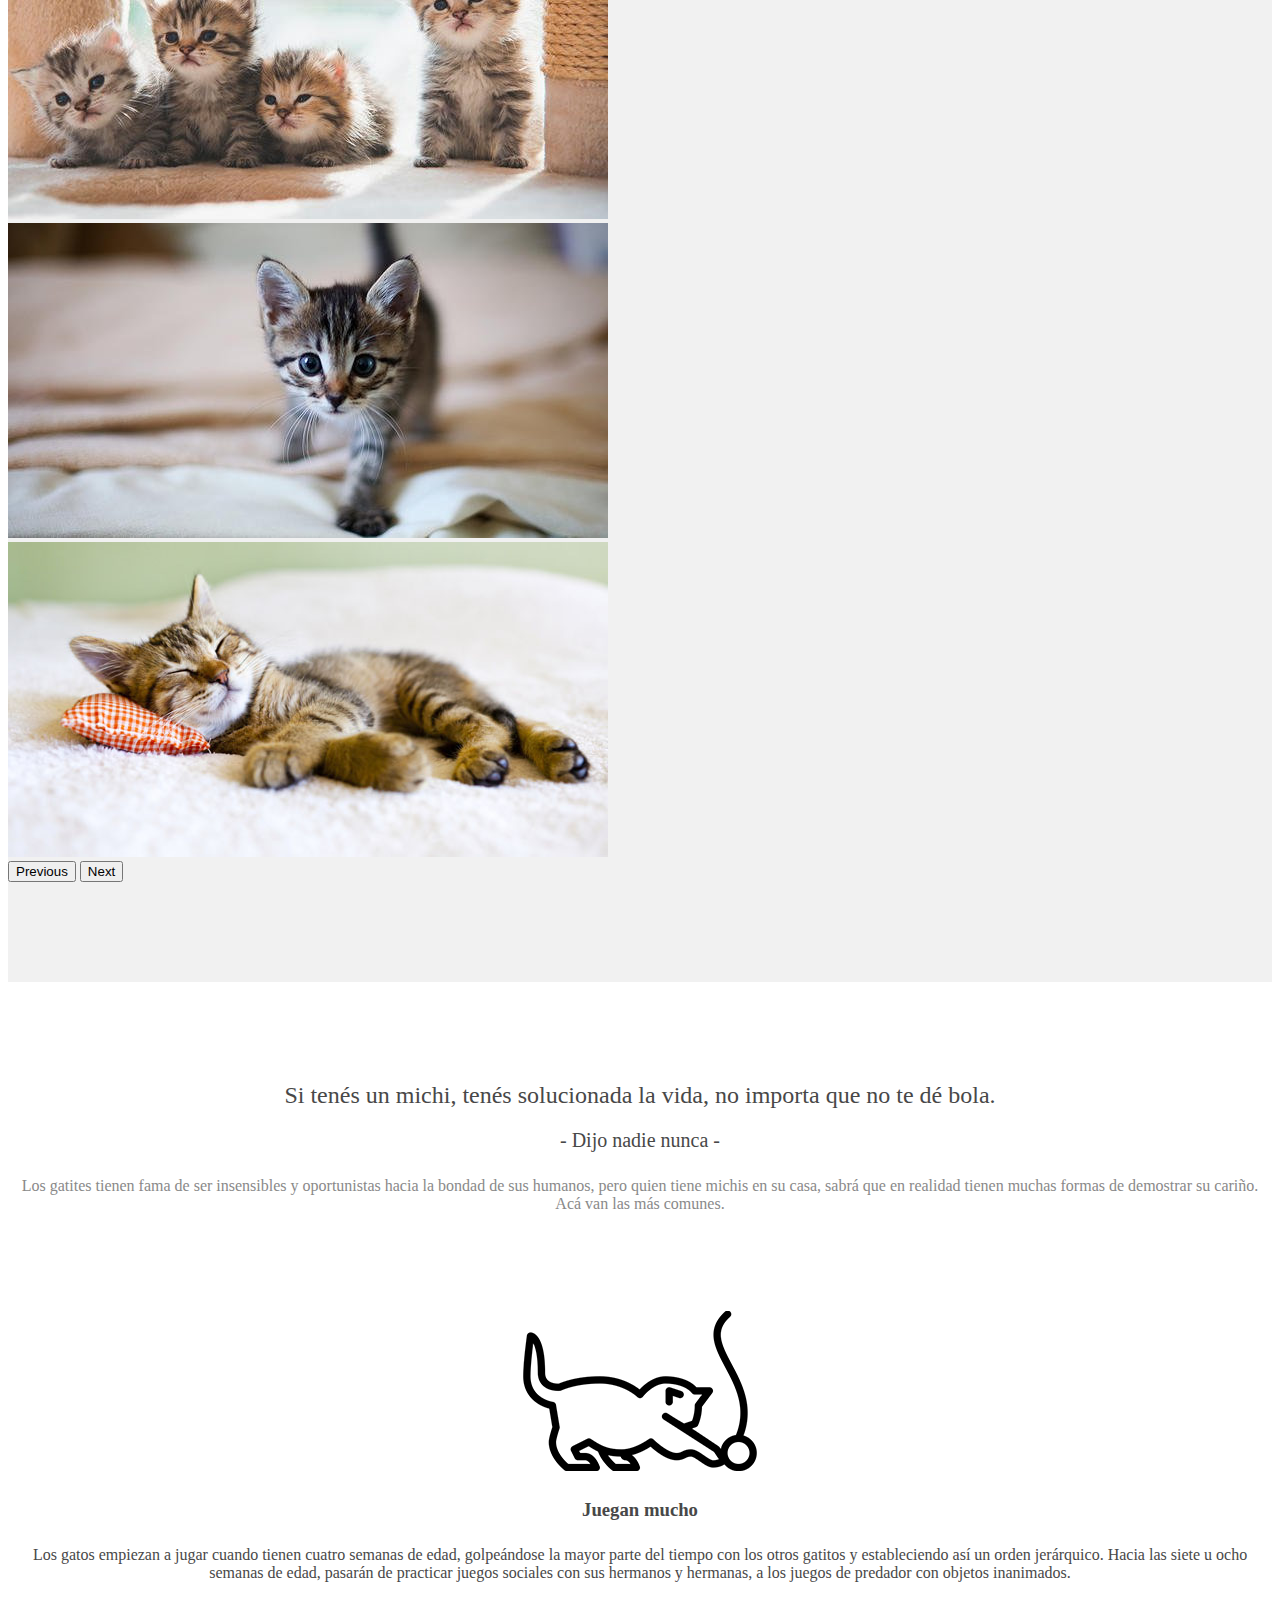
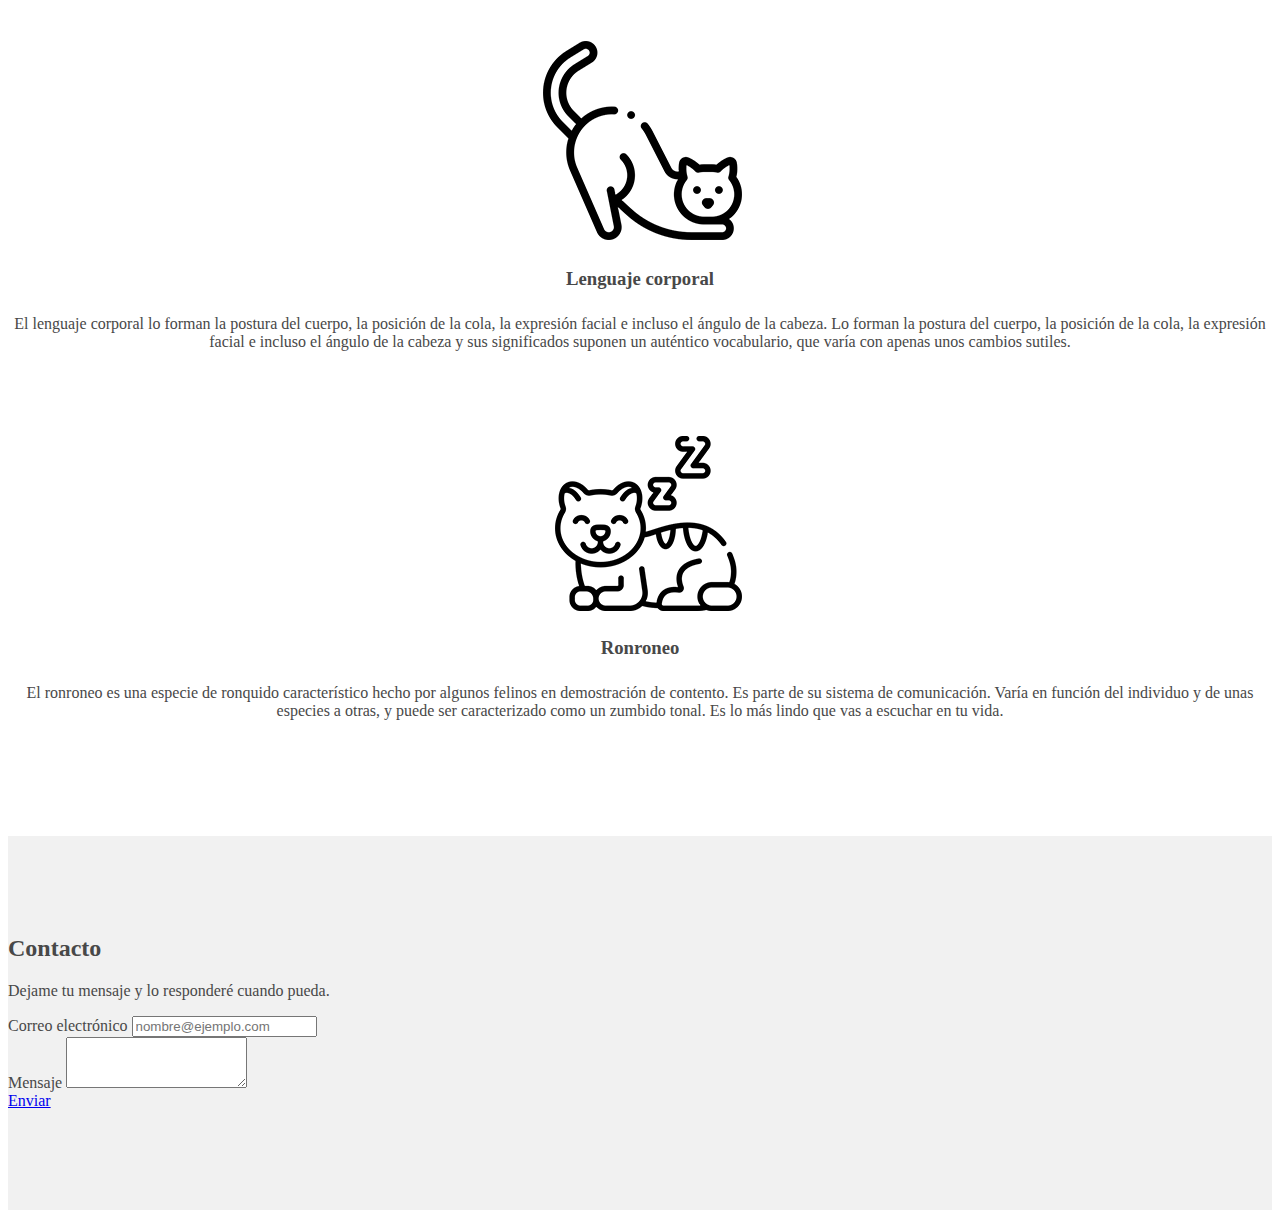
==== commit ffed772f: "Maquetado de 'Contacto'" ====
--- a/index.html
+++ b/index.html
@@ -119,7 +119,7 @@
             </div>
         </section>
 
-        <section class="espaciado gallery-section">
+        <section class="espaciado section-color">
             <!--h2 class="centrado">Galería de imágenes</h2-->
 
             <div class="container espaciado-mediano">
@@ -177,8 +177,29 @@
                     </div>
                 </div>
             </div>
-            
-            
+        </section>
+
+        <section class="espaciado section-color formulario">
+            <div class="container">
+                <div class="row">
+                    <div class="col-md-6">
+                        <h2>Contacto</h2>
+                        <p>Dejame tu mensaje y lo responderé cuando pueda.</p>
+                    </div>
+                    <div class="col-md-6">
+                        <div class="mb-3">
+                            <label for="exampleFormControlInput1" class="form-label">Correo electrónico</label>
+                            <input type="email" class="form-control" id="exampleFormControlInput1" placeholder="nombre@ejemplo.com">
+                          </div>
+                          <div class="mb-3">
+                            <label for="exampleFormControlTextarea1" class="form-label">Mensaje</label>
+                            <textarea class="form-control" id="exampleFormControlTextarea1" rows="3"></textarea>
+                          </div>
+
+                          <a href="#" class="btn btn-primary">Enviar</a>
+                    </div>
+                </div>
+            </div>
         </section>
 
         <script src="https://cdn.jsdelivr.net/npm/@popperjs/core@2.10.2/dist/umd/popper.min.js" integrity="sha384-7+zCNj/IqJ95wo16oMtfsKbZ9ccEh31eOz1HGyDuCQ6wgnyJNSYdrPa03rtR1zdB" crossorigin="anonymous"></script>
--- a/estilos.css
+++ b/estilos.css
@@ -87,7 +87,7 @@
     padding: 15px;
 }
 
-.gallery-section{
+.section-color{
     background-color: #f1f1f1;
 }
 
@@ -124,4 +124,8 @@
 .costumbres img{
     display: block;
     margin: auto;
+}
+
+.formulario a{
+    margin-top: 15px;
 }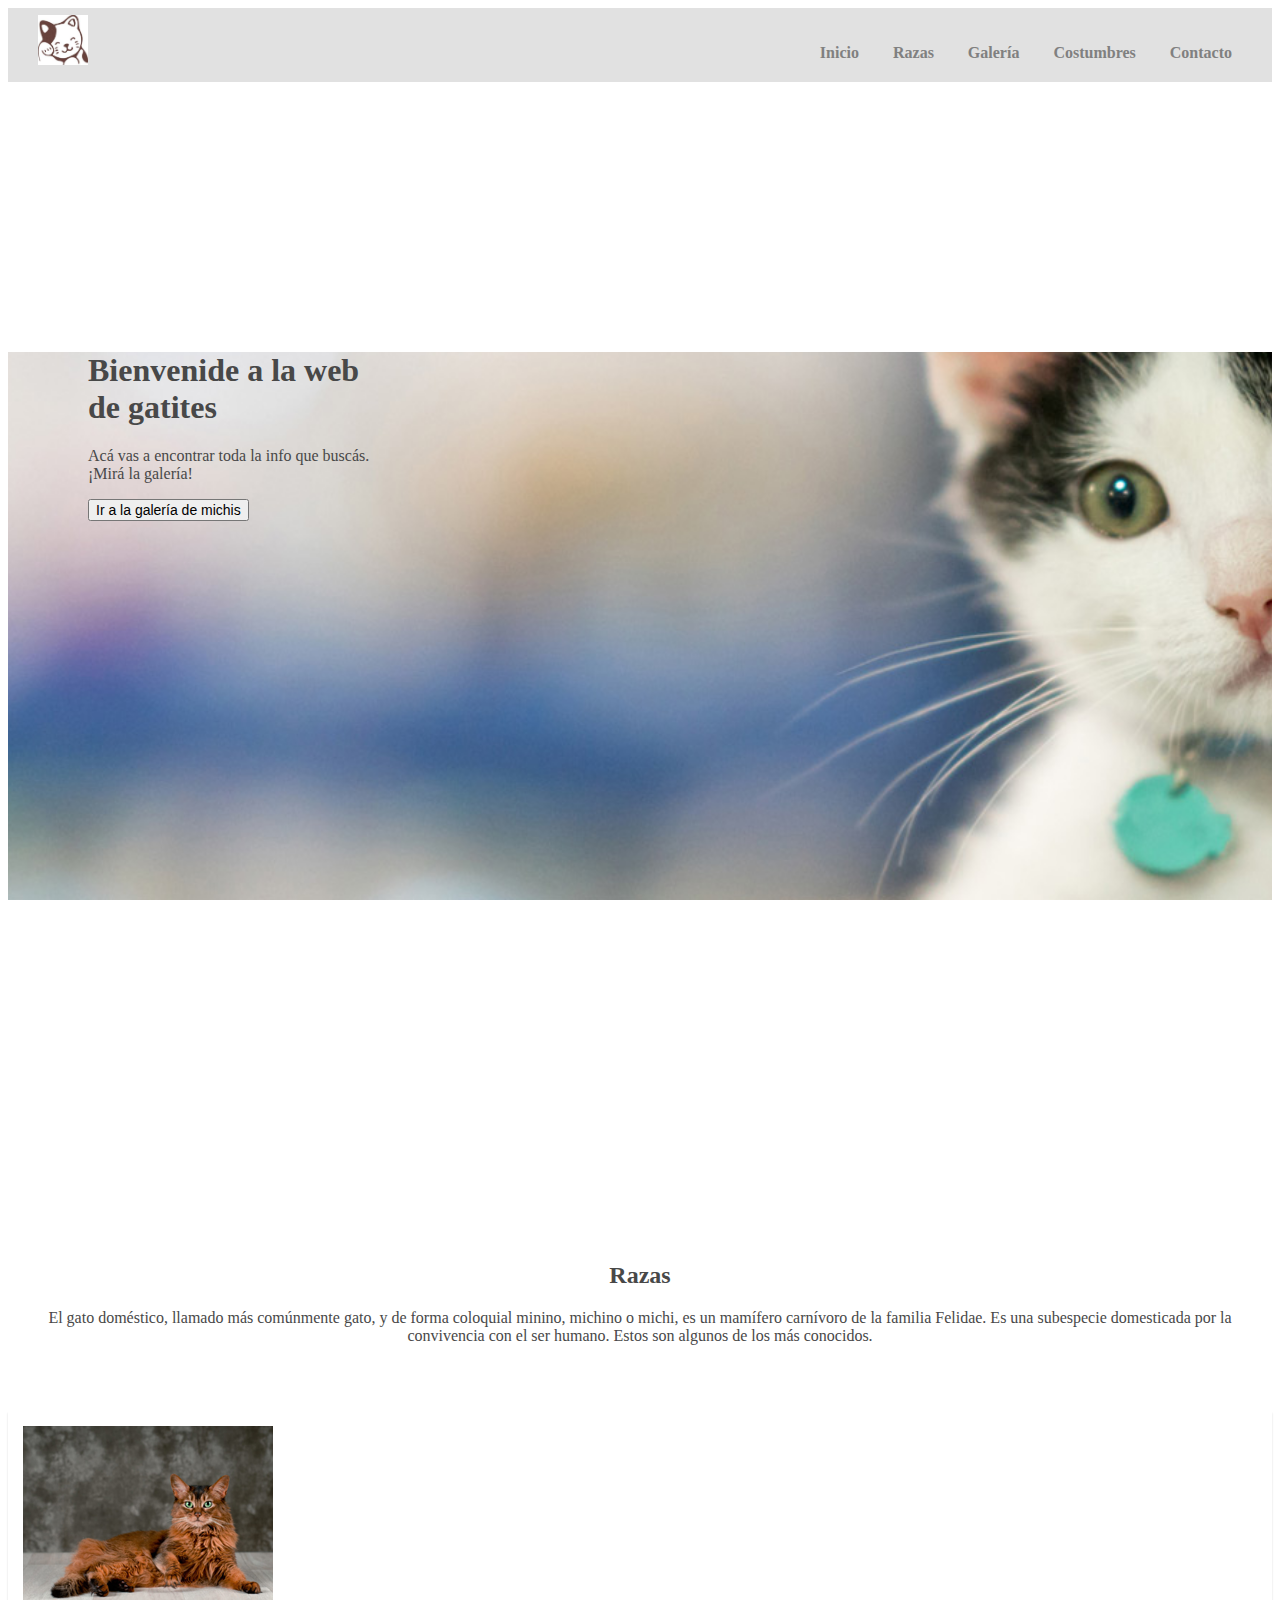
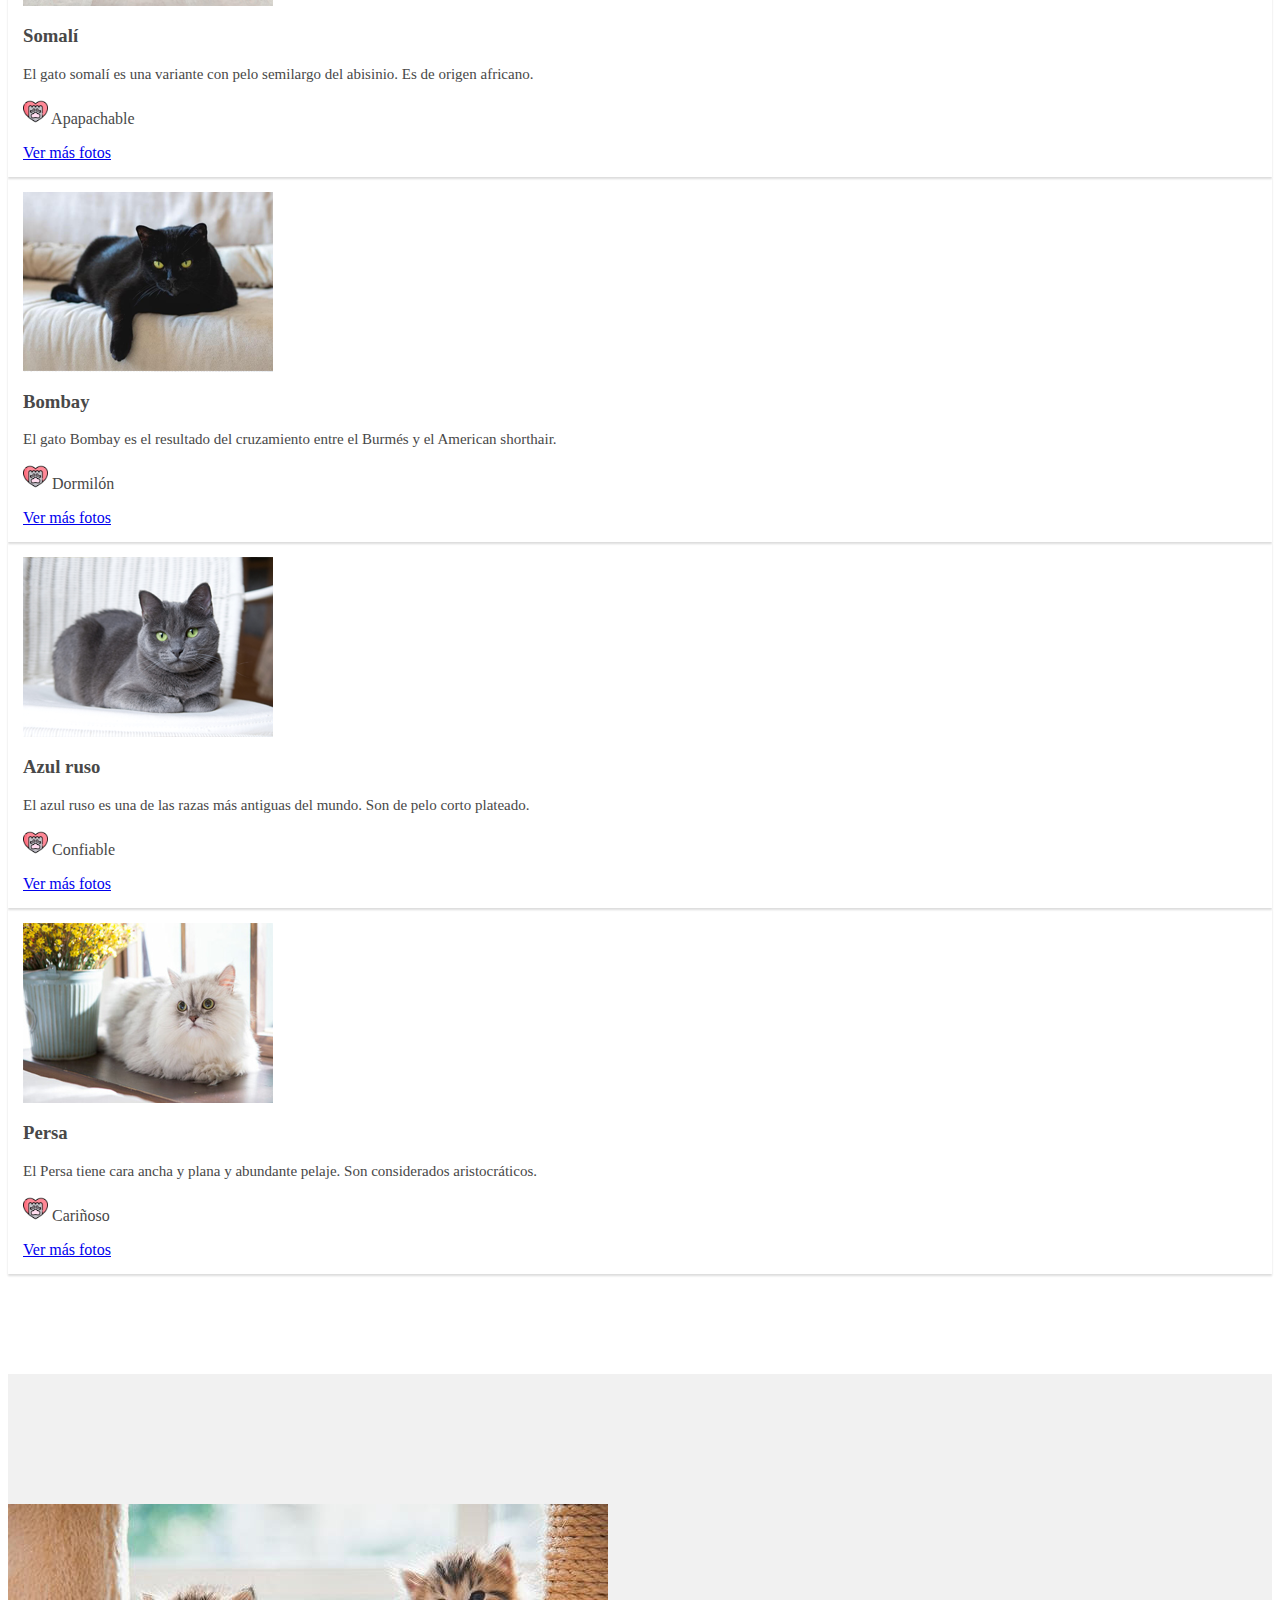
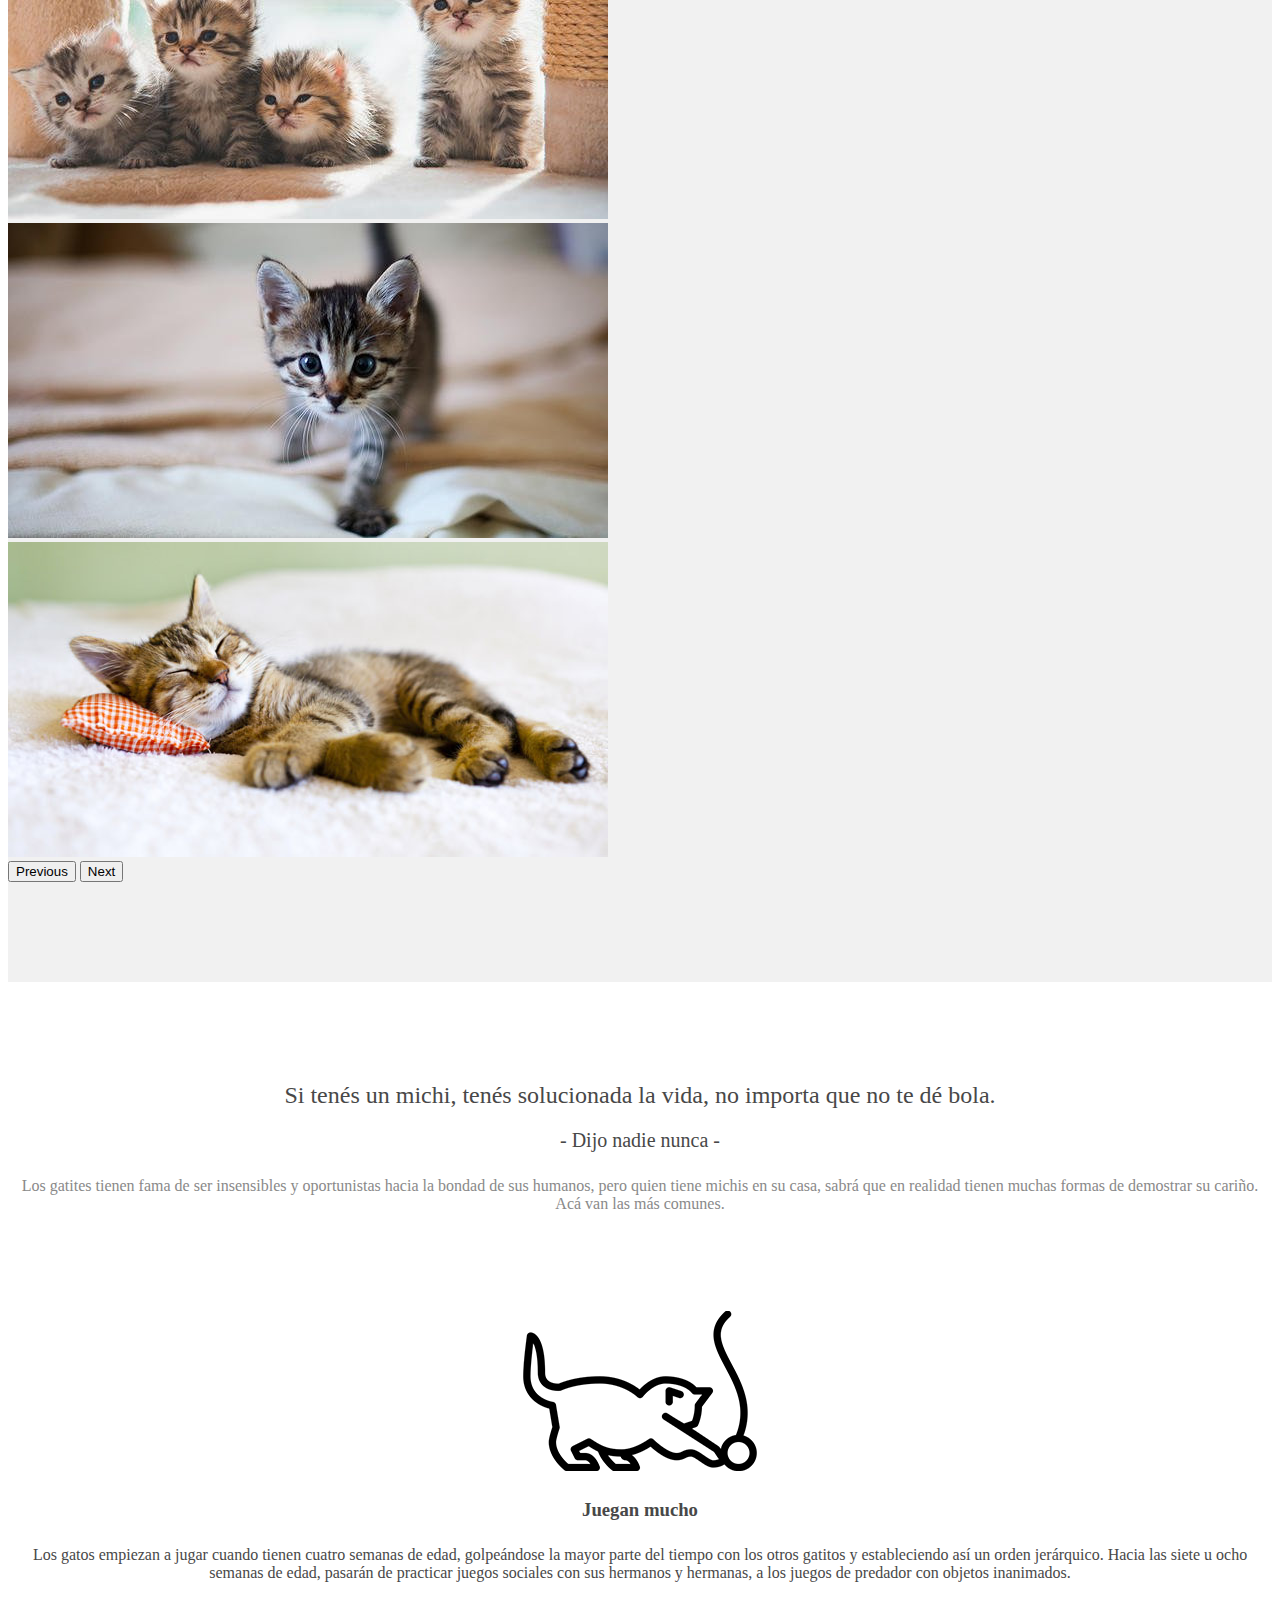
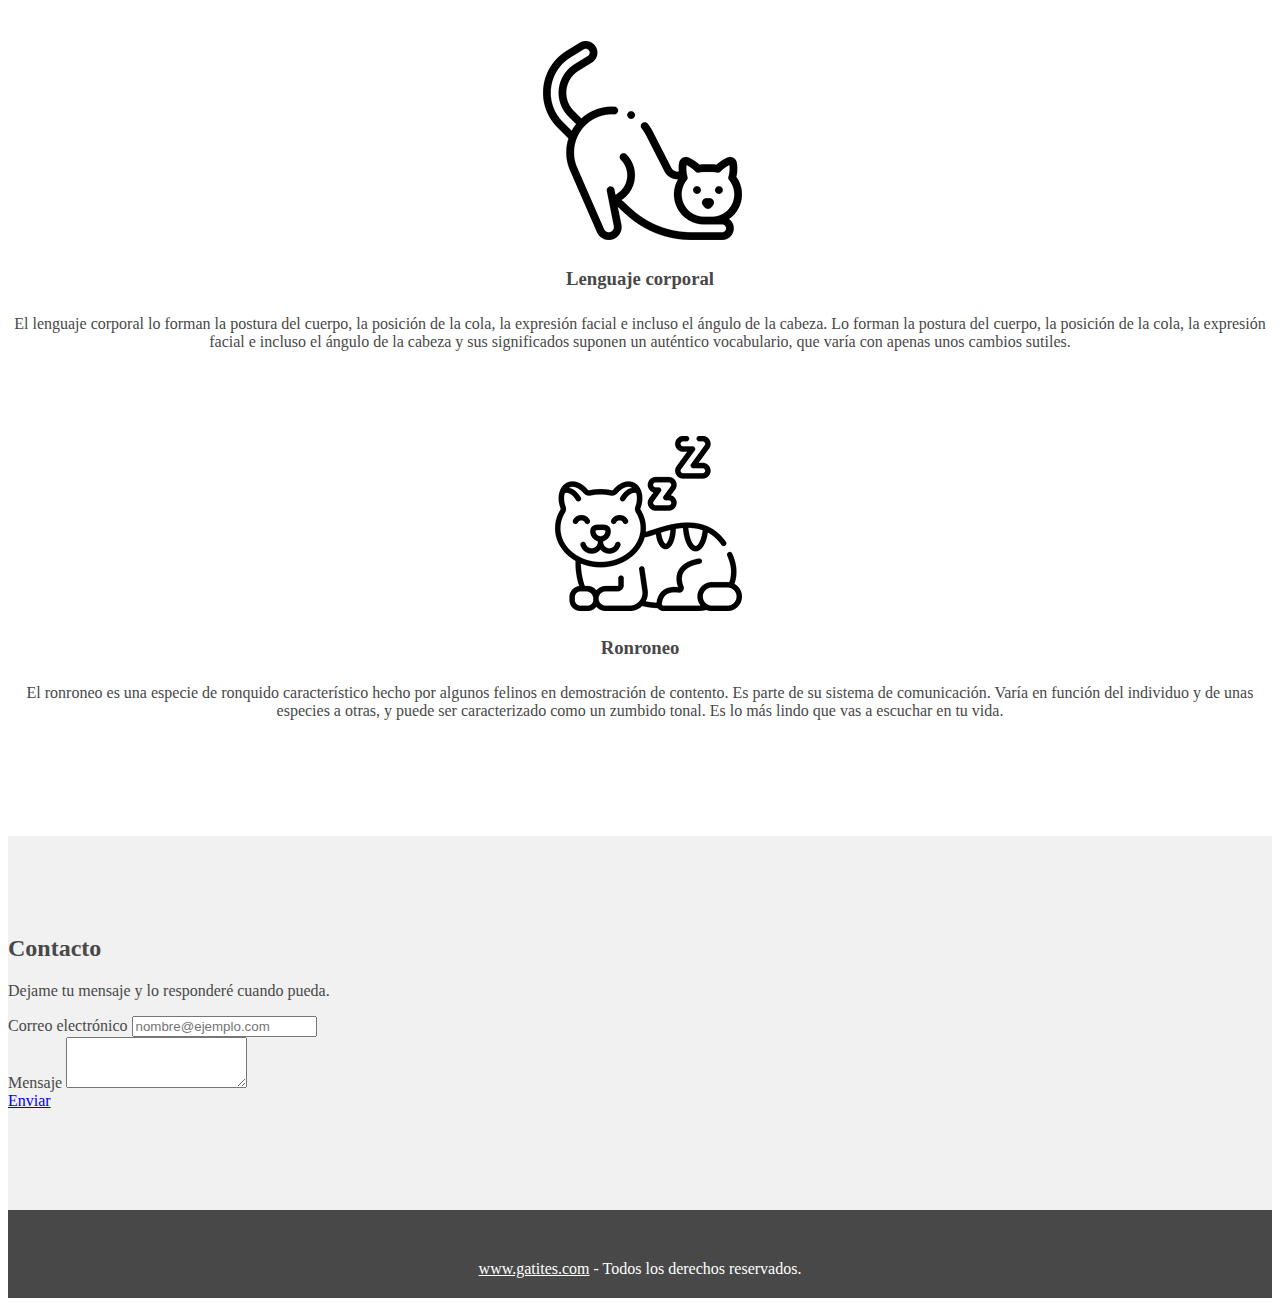
==== commit 38747a5b: "Maquetado del footer" ====
--- a/index.html
+++ b/index.html
@@ -190,17 +190,29 @@
                         <div class="mb-3">
                             <label for="exampleFormControlInput1" class="form-label">Correo electrónico</label>
                             <input type="email" class="form-control" id="exampleFormControlInput1" placeholder="nombre@ejemplo.com">
-                          </div>
-                          <div class="mb-3">
+                        </div>
+                        <div class="mb-3">
                             <label for="exampleFormControlTextarea1" class="form-label">Mensaje</label>
                             <textarea class="form-control" id="exampleFormControlTextarea1" rows="3"></textarea>
-                          </div>
-
-                          <a href="#" class="btn btn-primary">Enviar</a>
-                    </div>
-                </div>
-            </div>
-        </section>
+                        </div>
+
+                        <a href="#" class="btn btn-primary">Enviar</a>
+                    </div>
+                </div>
+            </div>
+        </section>
+
+        <footer class="espaciado-mediano">
+            <div class="container">
+                <div class="row">
+                    <div class="col-md-3"></div>
+                    <div class="col-md-6">
+                        <a href="#">www.gatites.com</a><p> - Todos los derechos reservados.</p>
+                    </div>
+                    <div class="col-md-3"></div>
+                </div>
+            </div>
+        </footer>
 
         <script src="https://cdn.jsdelivr.net/npm/@popperjs/core@2.10.2/dist/umd/popper.min.js" integrity="sha384-7+zCNj/IqJ95wo16oMtfsKbZ9ccEh31eOz1HGyDuCQ6wgnyJNSYdrPa03rtR1zdB" crossorigin="anonymous"></script>
         <script src="https://cdn.jsdelivr.net/npm/bootstrap@5.1.3/dist/js/bootstrap.min.js" integrity="sha384-QJHtvGhmr9XOIpI6YVutG+2QOK9T+ZnN4kzFN1RtK3zEFEIsxhlmWl5/YESvpZ13" crossorigin="anonymous"></script>
--- a/estilos.css
+++ b/estilos.css
@@ -128,4 +128,19 @@
 
 .formulario a{
     margin-top: 15px;
+}
+
+footer{
+    background-color: #484848;
+    text-align: center;
+    padding-bottom: 20px;
+}
+
+footer a{
+    color: #fff;
+}
+
+footer p{
+    color: #fff;
+    display: inline;
 }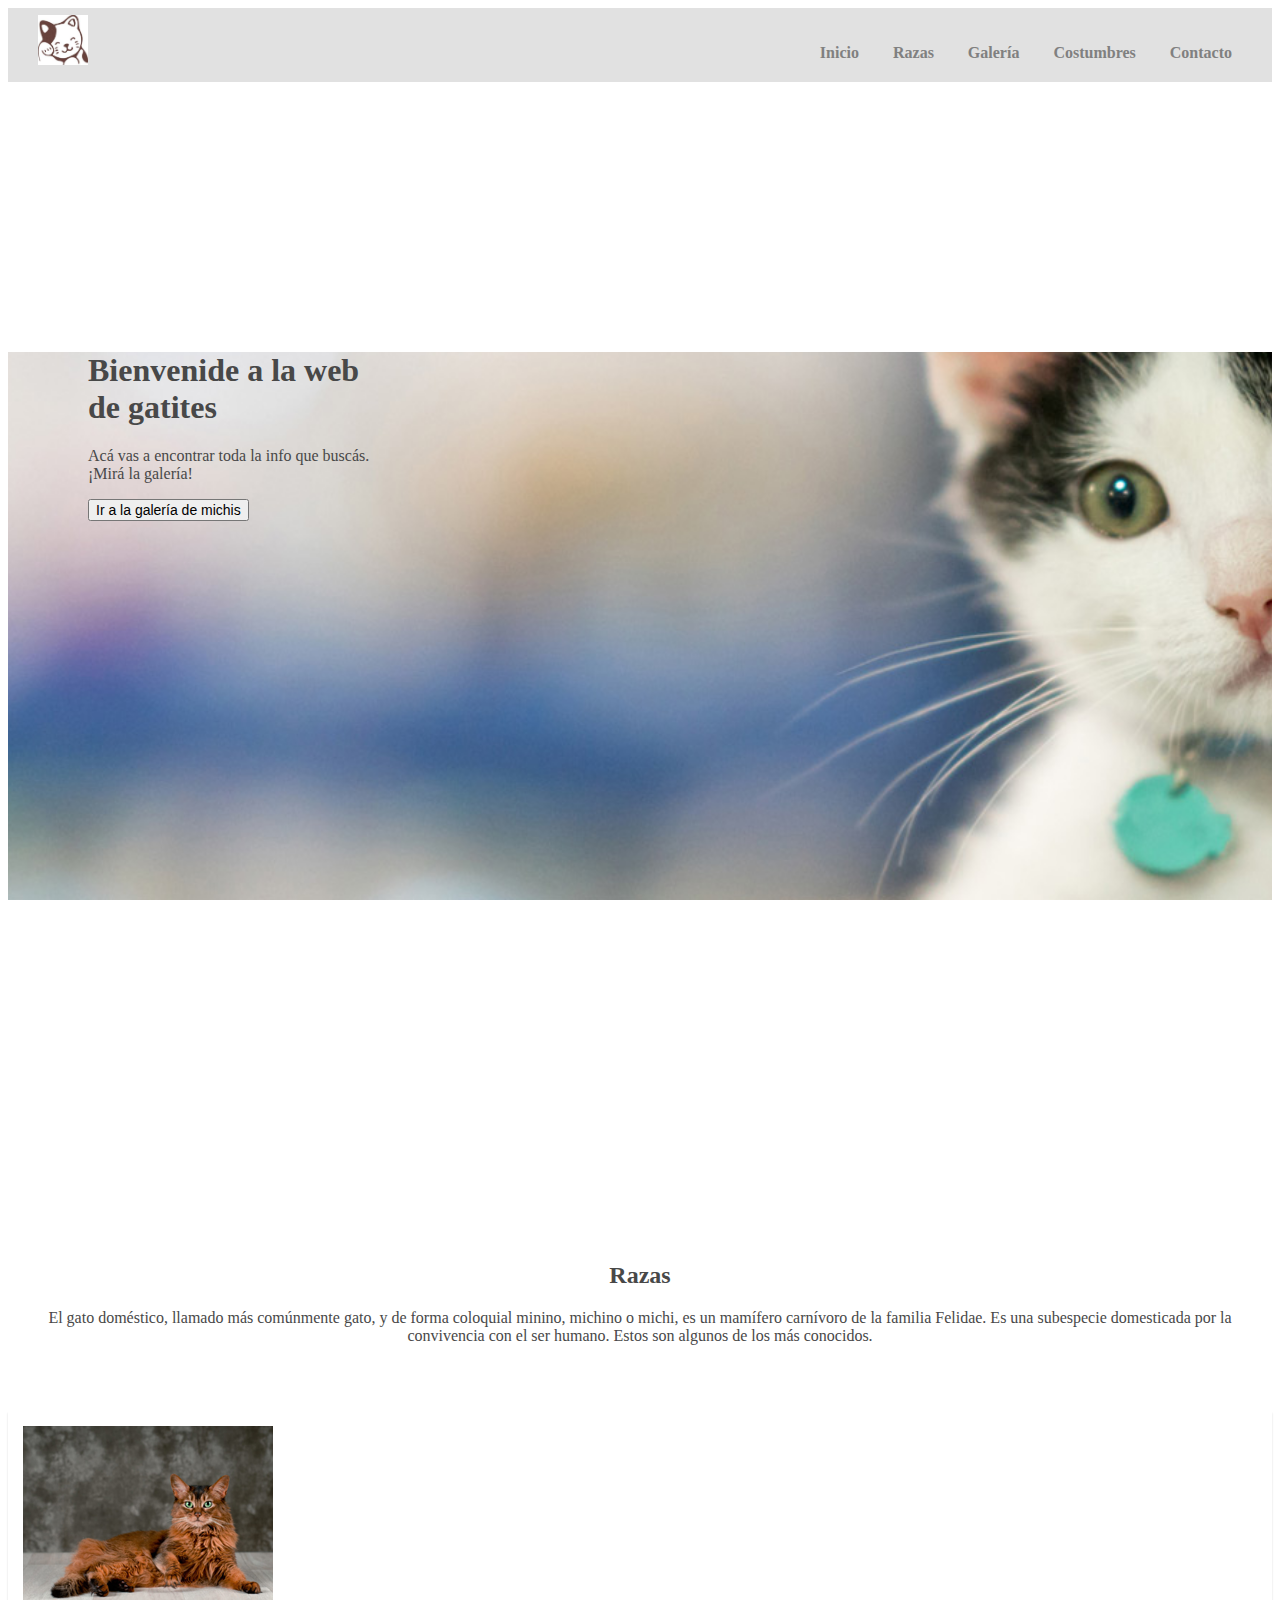
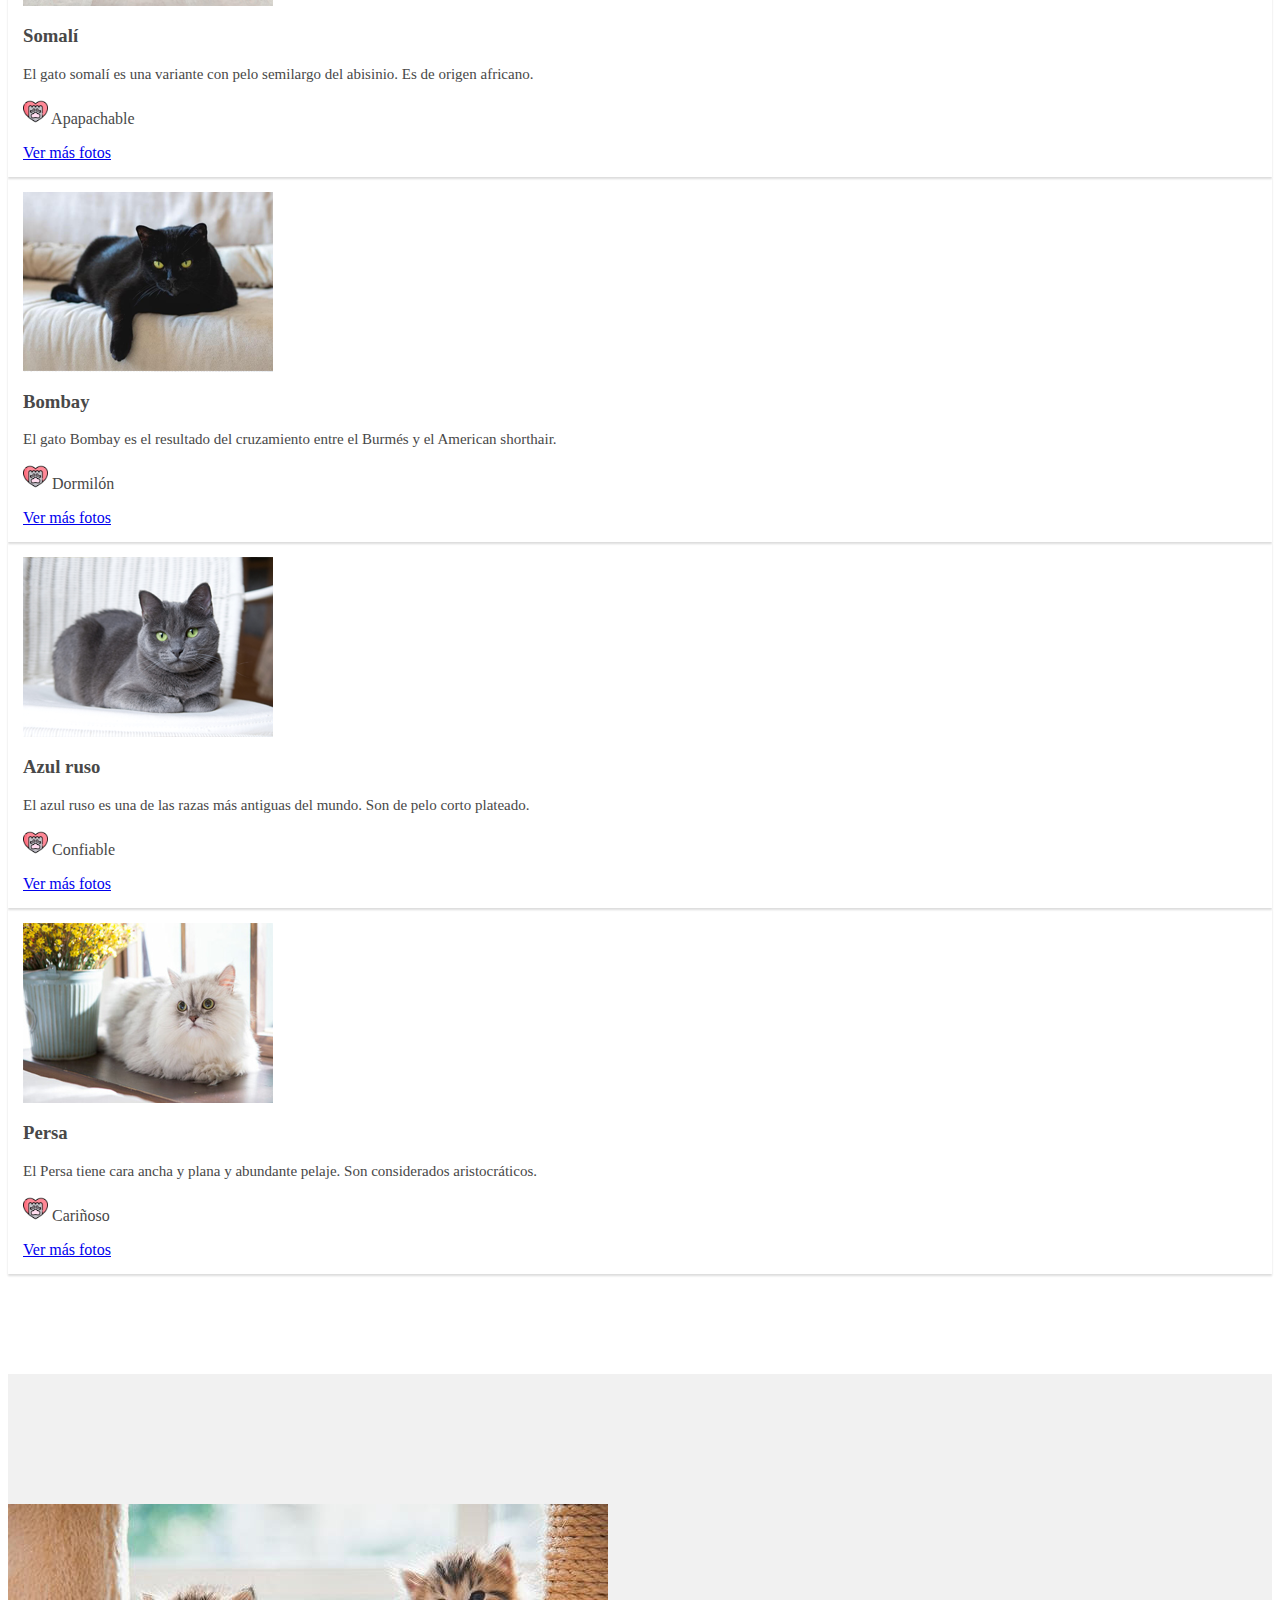
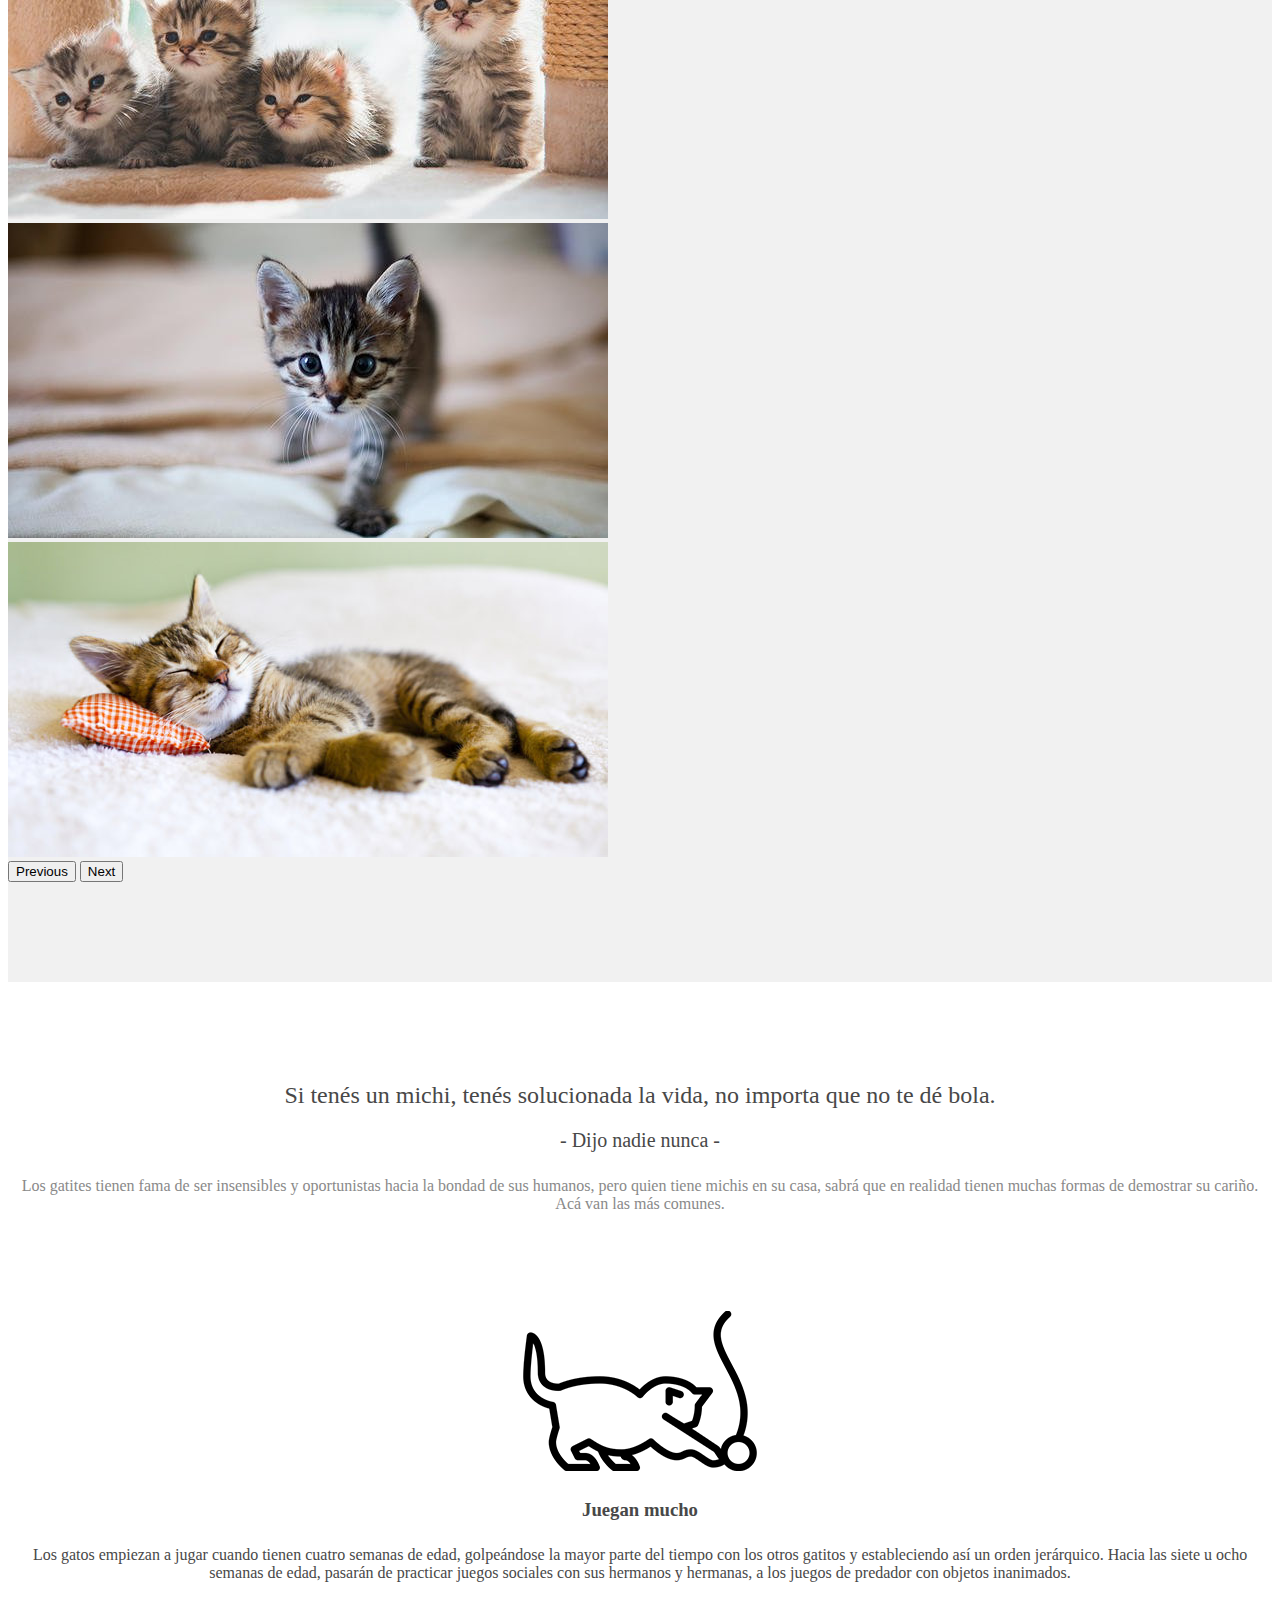
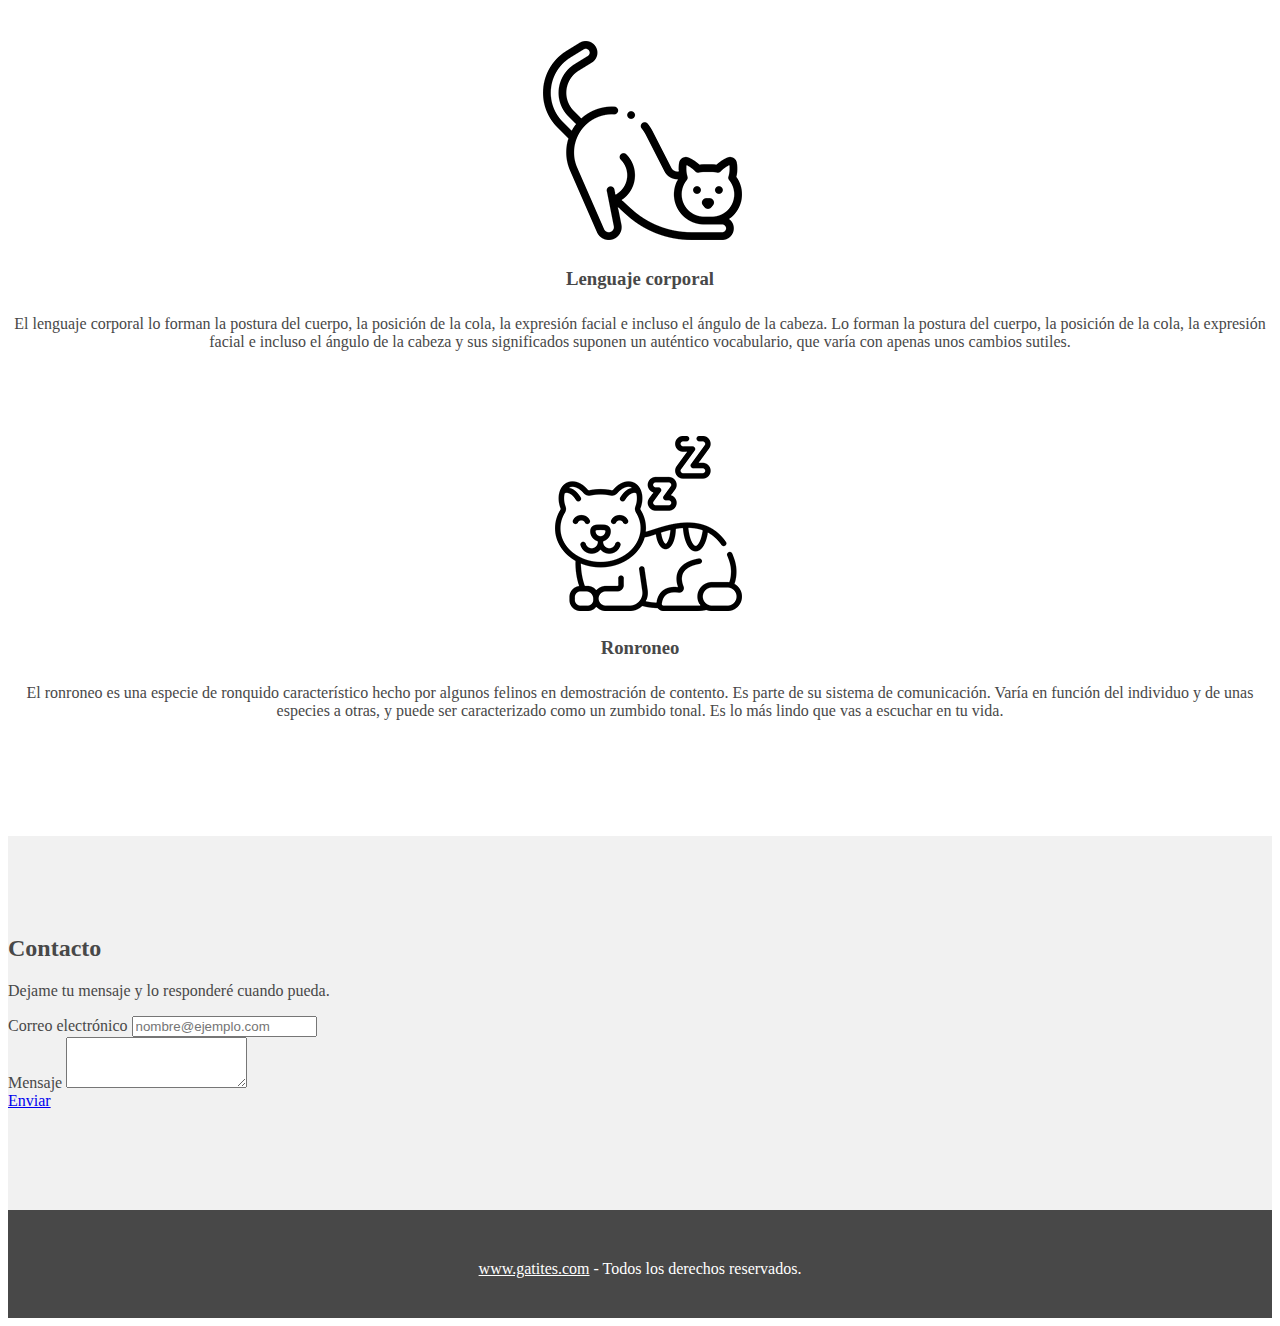
==== commit 96d9efd8: "Últimos ajustes" ====
--- a/index.html
+++ b/index.html
@@ -2,48 +2,47 @@
 <html>
     <head>
         <meta charset="UTF-8" />
-        <title>Bienvenidx a mi web</title>
-        <link rel="icon" href="img/logo.jpg" /> <!--falta-->
-        <!--link rel="stylesheet" href="https://stackpath.bootstrapcdn.com/bootstrap/4.3.1/css/bootstrap.min.css" integrity="sha384-ggOyR0iXCbMQv3Xipma34MD+dH/1fQ784/j6cY/iJTQUOhcWr7x9JvoRxT2MZw1T" crossorigin="anonymous"-->
+        <title>Bienvenidx</title>
+        <link rel="icon" href="img/logo.jpg" />
         <link href="https://cdn.jsdelivr.net/npm/bootstrap@5.1.3/dist/css/bootstrap.min.css" rel="stylesheet" integrity="sha384-1BmE4kWBq78iYhFldvKuhfTAU6auU8tT94WrHftjDbrCEXSU1oBoqyl2QvZ6jIW3" crossorigin="anonymous">
         <link rel="stylesheet" href="https://use.fontawesome.com/releases/v5.15.4/css/all.css" integrity="sha384-DyZ88mC6Up2uqS4h/KRgHuoeGwBcD4Ng9SiP4dIRy0EXTlnuz47vAwmeGwVChigm" crossorigin="anonymous">
         <link rel="stylesheet" href="estilos.css" />
 
         <meta name="viewport" content="width=device-width, initial-scale=1.0" />
-        <meta name="description" content="Soy persona, estudiante, autodidacta y curiosa, pero por sobretodo, soñadora. | Te invito a que me conozcas un poquito mejor." />
-        <meta name="keywords" content="perfil, cv, amira garcia" />
+        <meta name="description" content="Esta es una web de gatitos, si te gustan los perros dale click igual porque hay fotos muy bonitas." />
+        <meta name="keywords" content="gatitos, michis, gatos, ronroneo" />
         <meta name="author" content="Ami García" />
         <meta name="copyright" content="Amira_García_2022" />
         <meta name="robots" content="index follow" />
 
-        <meta property="og:title" content="¡Bienvenidx a mi web!" />
-        <meta property="og:description" content="Soy persona, estudiante, autodidacta y curiosa, pero por sobretodo, soñadora." />
+        <meta property="og:title" content="¡Bienvenidx!" />
+        <meta property="og:description" content="Esta es una web de gatites" />
         <meta property="og:type" content="website" />
-        <meta property="og:image" content="" /> <!--falta-->
-        <meta property="og:url" content="" /> <!--falta-->
-
-        <meta property="twitter:title" content="¡Bienvenidx a mi web!" />
-        <meta property="twitter:description" content="Te invito a que me conozcas un poquito mejor." />
+        <meta property="og:image" content="img/galeria1.jpg" />
+        <meta property="og:url" content="www.gatites.com" />
+
+        <meta property="twitter:title" content="Web de gatites" />
+        <meta property="twitter:description" content="¡Mirá todas las fotos de michis que quieras!" />
         <meta property="twitter:type" content="website" />
-        <meta property="twitter:image" content="" /> <!--falta-->
-        <meta property="twitter:url" content="" /> <!--falta-->
+        <meta property="twitter:image" content="img/galeria3.jpg" />
+        <meta property="twitter:url" content="www.gatites.com" />
     </head>
 
     <body>
         <header>
             <nav>
-                <a href="#"><img src="img/logo.jpg" alt="logo gatito" /></a>
+                <a href="#portada"><img src="img/logo.jpg" alt="logo gatito" /></a>
                 <ul>
-                    <li><a href="#">Inicio</a></li>
-                    <li><a href="#">Razas</a></li>
-                    <li><a href="#">Galería</a></li>
-                    <li><a href="#">Costumbres</a></li>
-                    <li><a href="#">Contacto</a></li>
+                    <li><a href="#portada">Inicio</a></li>
+                    <li><a href="#razas">Razas</a></li>
+                    <li><a href="#galeria">Galería</a></li>
+                    <li><a href="#costumbres">Costumbres</a></li>
+                    <li><a href="#contacto">Contacto</a></li>
                 </ul>
             </nav>  
         </header>
 
-        <section class="portada">
+        <section class="portada" id="portada">
             <div class="container-fluid">
                 <div class="row">
                     <div class="col-md-8">
@@ -55,7 +54,7 @@
             </div>
         </section>
 
-        <section class="informacion espaciado">
+        <section class="informacion espaciado" id="razas">
             <div class="container">
                 <div class="row">
                     <div class="col-md-12 centrado">
@@ -119,7 +118,7 @@
             </div>
         </section>
 
-        <section class="espaciado section-color">
+        <section class="espaciado section-color" id="galeria">
             <!--h2 class="centrado">Galería de imágenes</h2-->
 
             <div class="container espaciado-mediano">
@@ -147,7 +146,7 @@
             </div>
         </section>
 
-        <section class="espaciado costumbres">
+        <section class="espaciado costumbres" id="costumbres">
             <div class="container">
                 <div class="row intro">
                     <div class="col-md-3"></div>
@@ -179,7 +178,7 @@
             </div>
         </section>
 
-        <section class="espaciado section-color formulario">
+        <section class="espaciado section-color formulario" id="contacto">
             <div class="container">
                 <div class="row">
                     <div class="col-md-6">
--- a/estilos.css
+++ b/estilos.css
@@ -133,7 +133,7 @@
 footer{
     background-color: #484848;
     text-align: center;
-    padding-bottom: 20px;
+    padding-bottom: 40px;
 }
 
 footer a{
